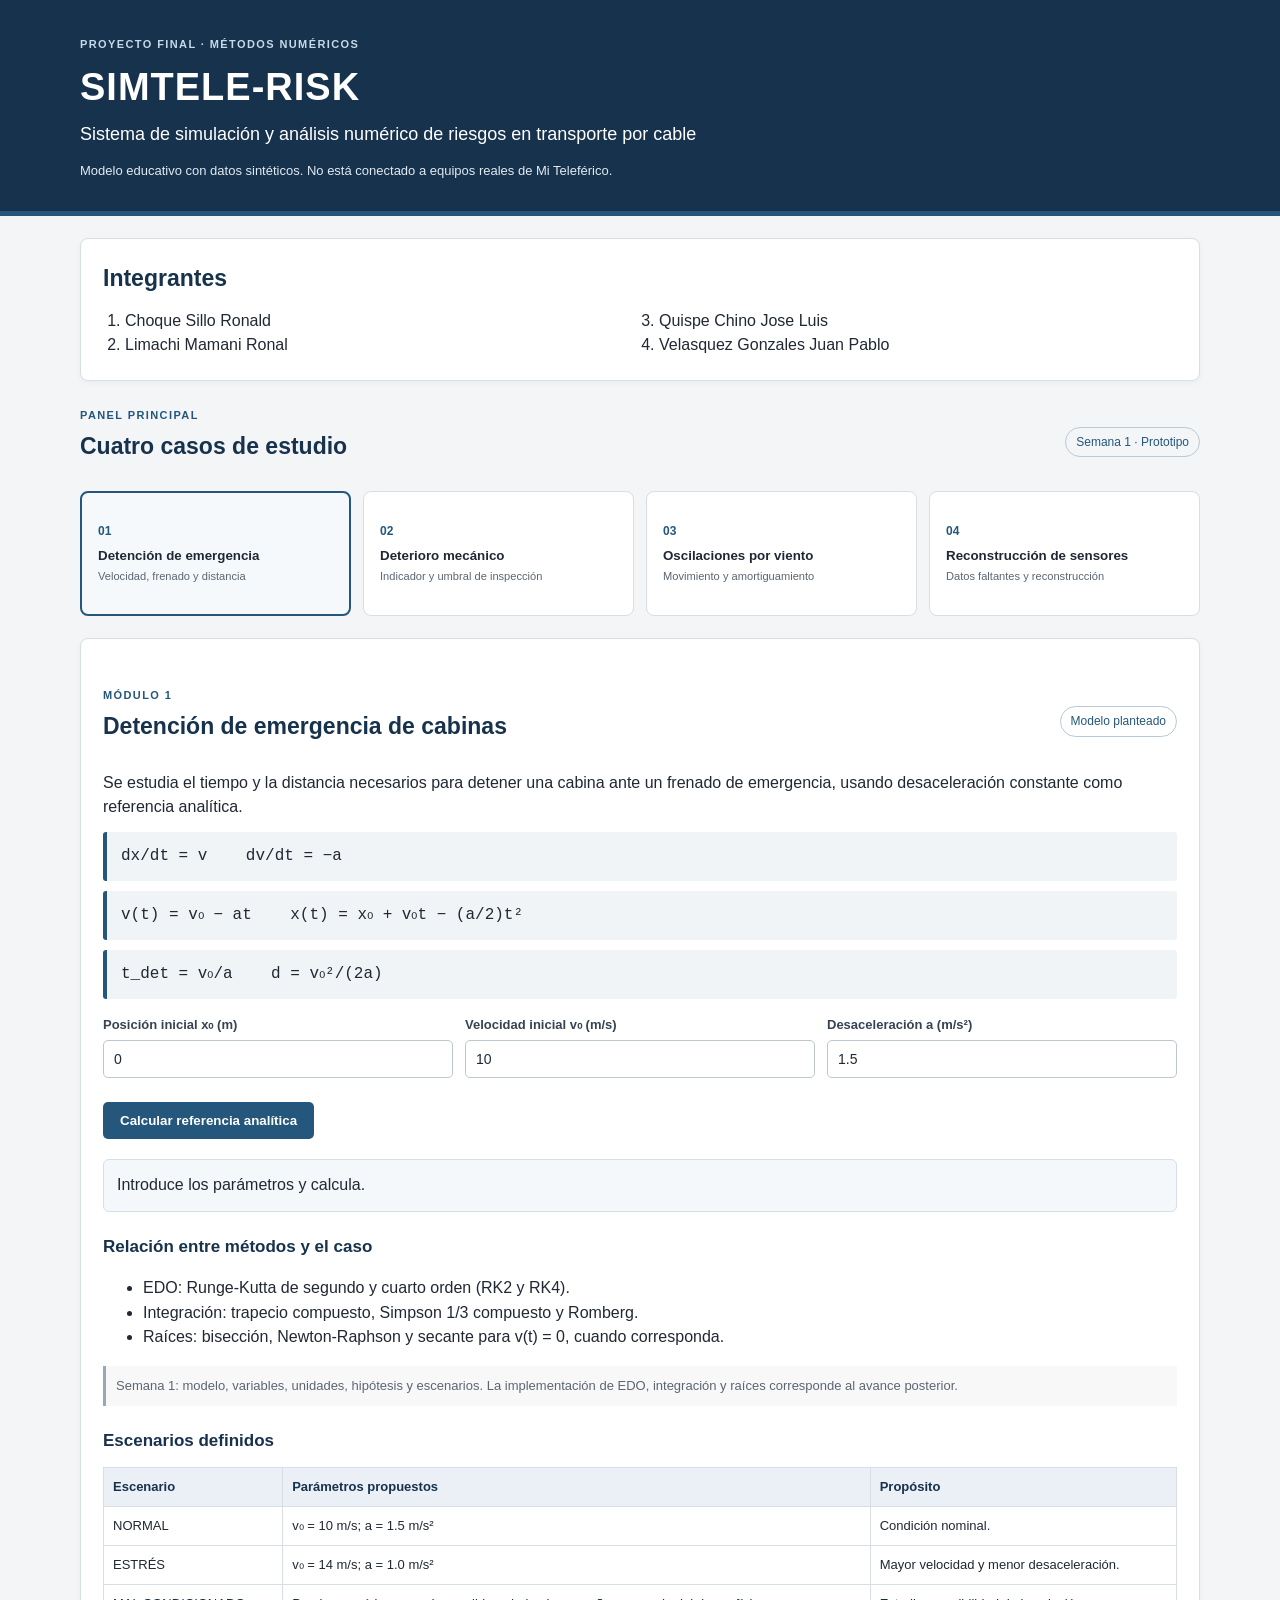
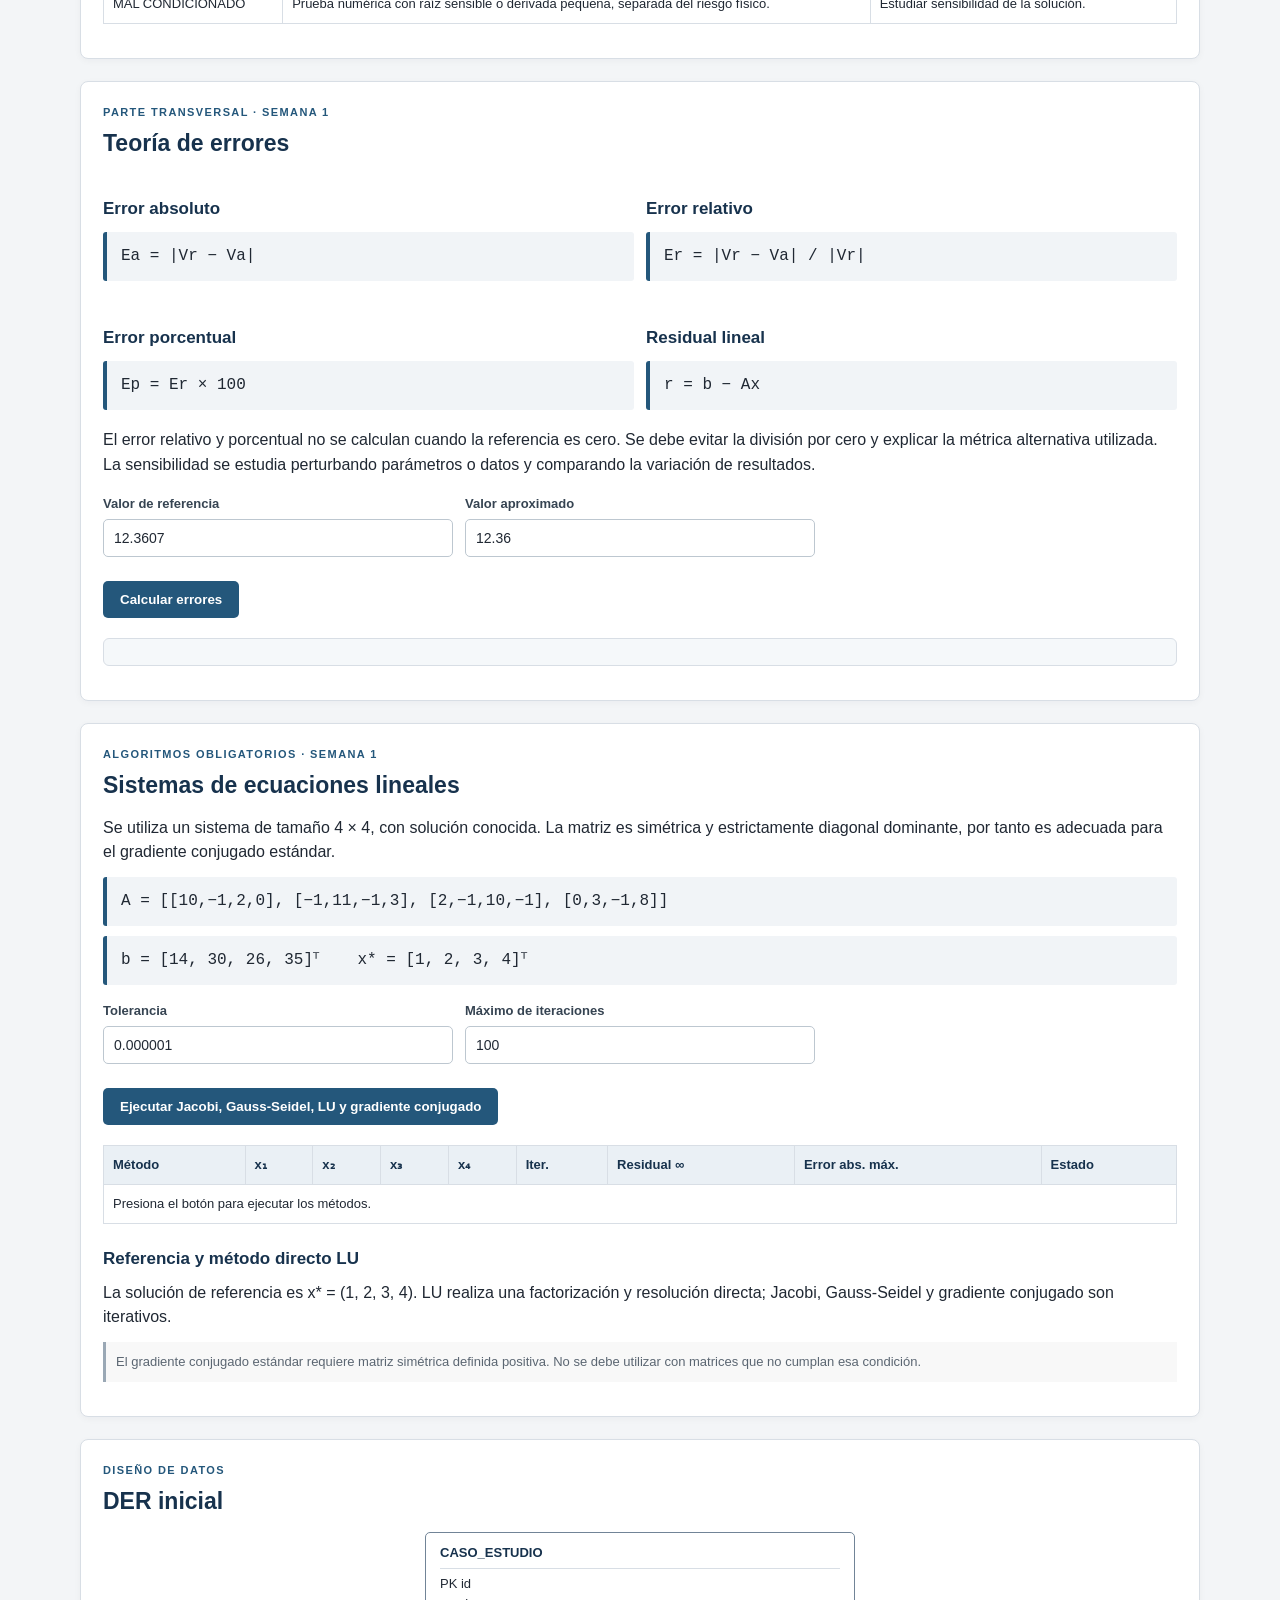
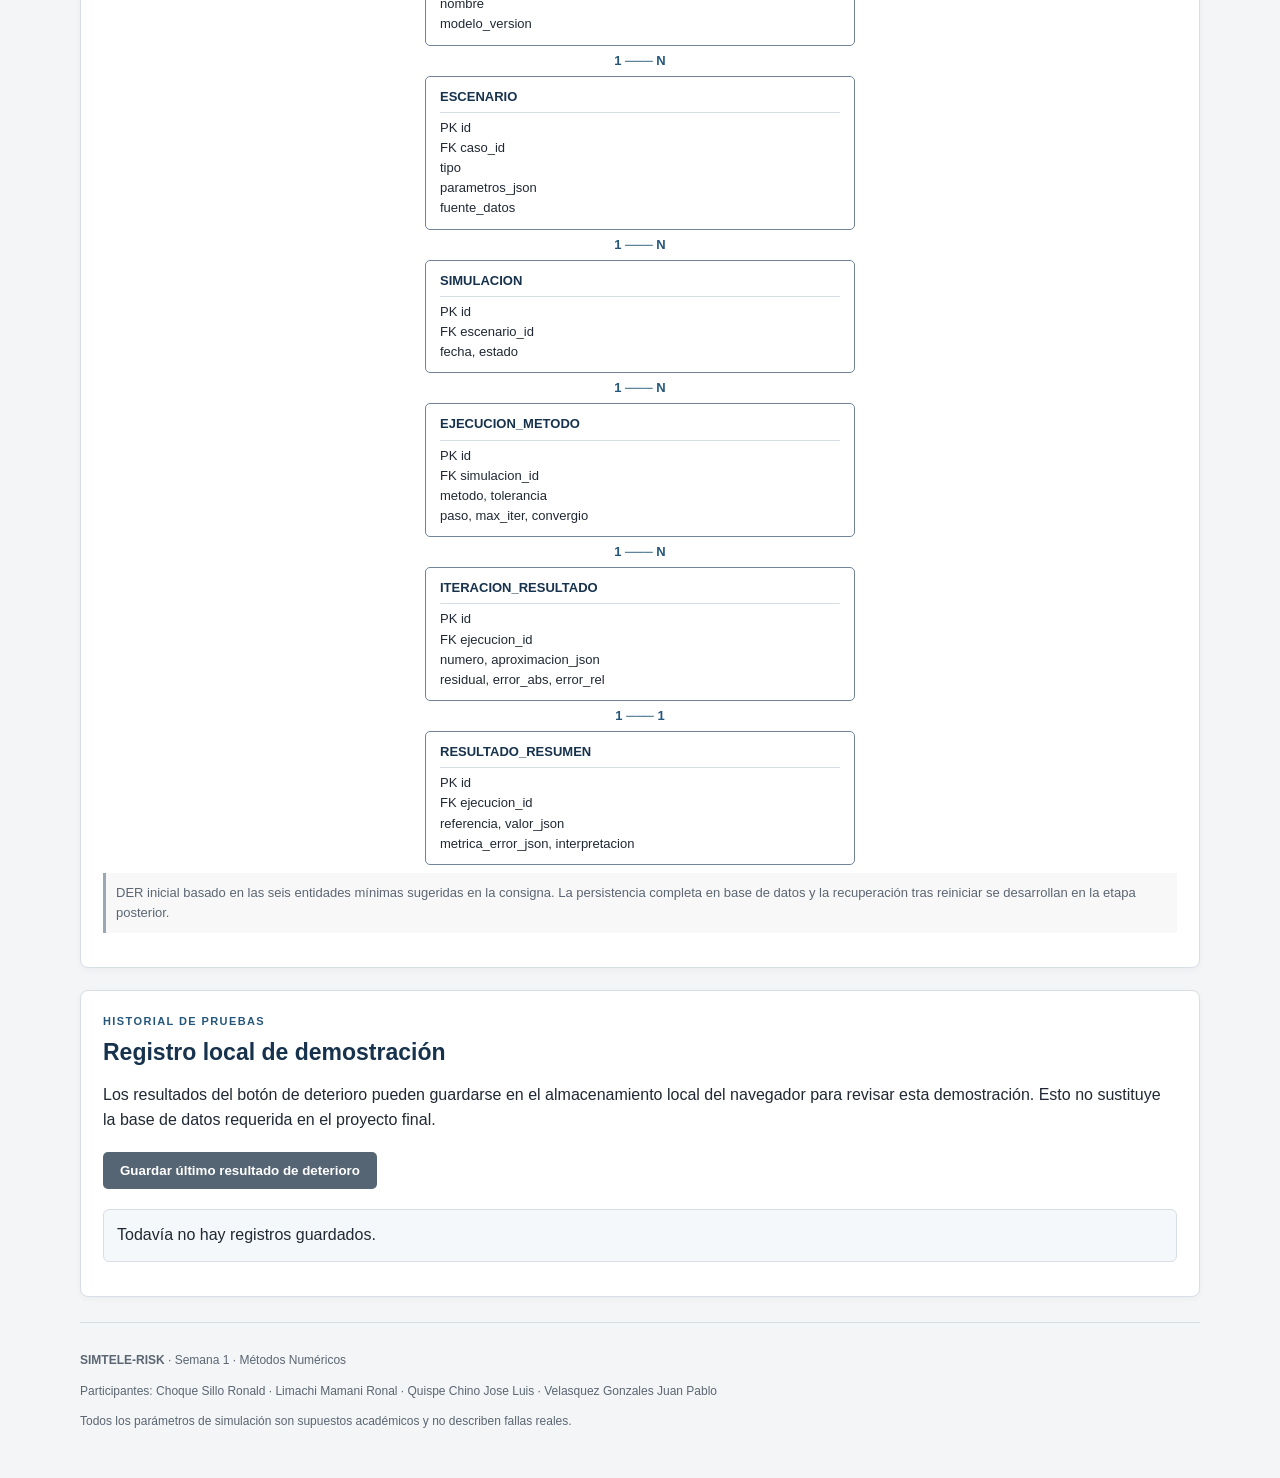
==== index.html @ 40f076e7 "project init" ====
<!DOCTYPE html>
<html lang="es">
<head>
  <meta charset="UTF-8">
  <meta name="viewport" content="width=device-width, initial-scale=1.0">
  <title>SIMTELE-RISK | Semana 1</title>
  <link rel="stylesheet" href="estilos.css">
</head>
<body>
  <header class="encabezado">
    <div class="contenedor">
      <p class="etiqueta">PROYECTO FINAL · MÉTODOS NUMÉRICOS</p>
      <h1>SIMTELE-RISK</h1>
      <p class="subtitulo">Sistema de simulación y análisis numérico de riesgos en transporte por cable</p>
      <p class="aviso">Modelo educativo con datos sintéticos. No está conectado a equipos reales de Mi Teleférico.</p>
    </div>
  </header>

  <main class="contenedor">
    <section class="panel">
      <h2>Integrantes</h2>
      <ol class="integrantes">
        <li>Choque Sillo Ronald</li>
        <li>Limachi Mamani Ronal</li>
        <li>Quispe Chino Jose Luis</li>
        <li>Velasquez Gonzales Juan Pablo</li>
      </ol>
    </section>

    <section>
      <div class="titulo-seccion">
        <div><p class="etiqueta">PANEL PRINCIPAL</p><h2>Cuatro casos de estudio</h2></div>
        <span class="estado">Semana 1 · Prototipo</span>
      </div>
      <div class="tarjetas">
        <button class="tarjeta activa" data-modulo="detencion"><span class="numero">01</span><strong>Detención de emergencia</strong><small>Velocidad, frenado y distancia</small></button>
        <button class="tarjeta" data-modulo="deterioro"><span class="numero">02</span><strong>Deterioro mecánico</strong><small>Indicador y umbral de inspección</small></button>
        <button class="tarjeta" data-modulo="oscilaciones"><span class="numero">03</span><strong>Oscilaciones por viento</strong><small>Movimiento y amortiguamiento</small></button>
        <button class="tarjeta" data-modulo="sensores"><span class="numero">04</span><strong>Reconstrucción de sensores</strong><small>Datos faltantes y reconstrucción</small></button>
      </div>
    </section>

    <section class="panel modulo" id="modulo-detencion">
      <div class="titulo-seccion"><div><p class="etiqueta">MÓDULO 1</p><h2>Detención de emergencia de cabinas</h2></div><span class="estado">Modelo planteado</span></div>
      <p>Se estudia el tiempo y la distancia necesarios para detener una cabina ante un frenado de emergencia, usando desaceleración constante como referencia analítica.</p>
      <div class="formula">dx/dt = v &nbsp;&nbsp; dv/dt = −a</div>
      <div class="formula">v(t) = v₀ − at &nbsp;&nbsp; x(t) = x₀ + v₀t − (a/2)t²</div>
      <div class="formula">t_det = v₀/a &nbsp;&nbsp; d = v₀²/(2a)</div>
      <div class="rejilla parametros">
        <label>Posición inicial x₀ (m)<input id="det-x0" type="number" value="0" step="any"></label>
        <label>Velocidad inicial v₀ (m/s)<input id="det-v0" type="number" value="10" min="0" step="any"></label>
        <label>Desaceleración a (m/s²)<input id="det-a" type="number" value="1.5" min="0.000001" step="any"></label>
      </div>
      <button class="boton" id="calcular-detencion">Calcular referencia analítica</button>
      <div class="resultado" id="resultado-detencion">Introduce los parámetros y calcula.</div>
      <h3>Relación entre métodos y el caso</h3>
      <ul><li>EDO: Runge-Kutta de segundo y cuarto orden (RK2 y RK4).</li><li>Integración: trapecio compuesto, Simpson 1/3 compuesto y Romberg.</li><li>Raíces: bisección, Newton-Raphson y secante para v(t) = 0, cuando corresponda.</li></ul>
      <p class="nota">Semana 1: modelo, variables, unidades, hipótesis y escenarios. La implementación de EDO, integración y raíces corresponde al avance posterior.</p>
      <h3>Escenarios definidos</h3>
      <div class="tabla-contenedor"><table><thead><tr><th>Escenario</th><th>Parámetros propuestos</th><th>Propósito</th></tr></thead><tbody>
        <tr><td>NORMAL</td><td>v₀ = 10 m/s; a = 1.5 m/s²</td><td>Condición nominal.</td></tr>
        <tr><td>ESTRÉS</td><td>v₀ = 14 m/s; a = 1.0 m/s²</td><td>Mayor velocidad y menor desaceleración.</td></tr>
        <tr><td>MAL CONDICIONADO</td><td>Prueba numérica con raíz sensible o derivada pequeña, separada del riesgo físico.</td><td>Estudiar sensibilidad de la solución.</td></tr>
      </tbody></table></div>
    </section>

    <section class="panel modulo oculto" id="modulo-deterioro">
      <div class="titulo-seccion"><div><p class="etiqueta">MÓDULO 2</p><h2>Deterioro mecánico y mantenimiento</h2></div><span class="estado">Tres escenarios ejecutables</span></div>
      <p>Se estima cuándo un indicador hipotético de deterioro alcanza un umbral de inspección.</p>
      <div class="formula">D(t) = D₀ + αt + βt²</div>
      <div class="formula">D(t) − D_umbral = 0</div>
      <label class="campo-ancho">Escenario
        <select id="escenario-deterioro">
          <option value="normal">NORMAL</option><option value="estres">ESTRÉS</option><option value="mal">MAL CONDICIONADO</option>
        </select>
      </label>
      <div class="rejilla parametros">
        <label>D₀ (índice)<input id="der-d0" type="number" step="any"></label>
        <label>α (índice/día)<input id="der-alpha" type="number" step="any"></label>
        <label>β (índice/día²)<input id="der-beta" type="number" step="any"></label>
        <label>Umbral (índice)<input id="der-umbral" type="number" step="any"></label>
      </div>
      <button class="boton" id="calcular-deterioro">Ejecutar escenario</button>
      <div class="resultado" id="resultado-deterioro">Selecciona un escenario.</div>
      <h3>Relación entre métodos y el caso</h3>
      <ul><li>Raíces: bisección, Newton-Raphson y secante para D(t) − D_umbral = 0.</li><li>Sistemas lineales: Jacobi, Gauss-Seidel, LU y gradiente conjugado para estimar coeficientes de calibración, si se construye ese ajuste.</li><li>Integración de la tasa de deterioro: opcional.</li></ul>
      <p class="nota">Los parámetros son sintéticos y sirven únicamente para la práctica académica.</p>
      <h3>Definición de escenarios de los otros módulos</h3>
      <p><strong>Módulo 1:</strong> NORMAL (v₀=10, a=1.5); ESTRÉS (v₀=14, a=1.0); MAL CONDICIONADO: experimento numérico de raíz con alta sensibilidad.</p>
      <p><strong>Módulo 3:</strong> NORMAL (m=1000, c=500, k=20000, F(t)=1000sen(2t)); ESTRÉS (mayor fuerza externa o menor amortiguamiento); MAL CONDICIONADO: parámetros perturbados que demuestren sensibilidad numérica.</p>
      <p><strong>Módulo 4:</strong> NORMAL (y=sen(t), nodos regulares); ESTRÉS (datos con ruido); MAL CONDICIONADO (nodos desfavorables o muy próximos que amplifiquen perturbaciones).</p>
    </section>

    <section class="panel modulo oculto" id="modulo-oscilaciones">
      <div class="titulo-seccion"><div><p class="etiqueta">MÓDULO 3</p><h2>Oscilaciones por viento</h2></div><span class="estado">Modelo planteado</span></div>
      <p>Se estudia el desplazamiento de una cabina idealizada sometida a una fuerza externa y a un amortiguamiento.</p>
      <div class="formula">x′ = v &nbsp;&nbsp; v′ = [F(t) − cv − kx]/m</div>
      <div class="rejilla parametros">
        <label>Masa m (kg)<input type="number" value="1000" disabled></label>
        <label>Amortiguamiento c (N·s/m)<input type="number" value="500" disabled></label>
        <label>Rigidez k (N/m)<input type="number" value="20000" disabled></label>
        <label>Fuerza F(t)<input type="text" value="1000 sen(2t) N" disabled></label>
        <label>Posición inicial x₀ (m)<input type="number" value="0.05" disabled></label>
        <label>Velocidad inicial v₀ (m/s)<input type="number" value="0" disabled></label>
      </div>
      <h3>Relación entre métodos y el caso</h3>
      <ul><li>EDO: RK2 y RK4.</li><li>Integración de |x(t)| o x(t)²: trapecio, Simpson y Romberg.</li><li>Sistemas lineales auxiliares para calibración, si corresponde.</li></ul>
      <h3>Escenarios definidos</h3>
      <div class="tabla-contenedor"><table><thead><tr><th>Escenario</th><th>Definición</th></tr></thead><tbody><tr><td>NORMAL</td><td>m=1000 kg, c=500 N·s/m, k=20000 N/m, F(t)=1000 sen(2t) N.</td></tr><tr><td>ESTRÉS</td><td>Mayor fuerza externa o menor amortiguamiento, manteniendo unidades.</td></tr><tr><td>MAL CONDICIONADO</td><td>Subexperimento numérico con parámetros cuya perturbación cambie significativamente el resultado.</td></tr></tbody></table></div>
      <p class="nota">Los valores se declaran como supuestos sintéticos; no representan especificaciones reales de una cabina.</p>
    </section>

    <section class="panel modulo oculto" id="modulo-sensores">
      <div class="titulo-seccion"><div><p class="etiqueta">MÓDULO 4</p><h2>Reconstrucción de señales de sensores</h2></div><span class="estado">Modelo planteado</span></div>
      <p>Se reconstruyen datos faltantes a partir de una función sintética conocida y se mide la diferencia entre los valores reconstruidos y los valores de referencia ocultados.</p>
      <div class="formula">y(t) = sen(t)</div>
      <p><strong>Intervalo:</strong> [0, 2]. <strong>Nodos:</strong> 0; 0.5; 1; 1.5; 2.</p>
      <p><strong>Puntos de prueba ocultados:</strong> 0.25; 0.75; 1.25; 1.75.</p>
      <div class="tabla-contenedor"><table><thead><tr><th>t</th><th>Referencia sen(t)</th><th>Uso</th></tr></thead><tbody id="tabla-sensores"></tbody></table></div>
      <h3>Relación entre métodos y el caso</h3>
      <ul><li>Interpolación de Lagrange.</li><li>Newton por diferencias divididas.</li><li>Splines cúbicos.</li><li>Sistemas lineales auxiliares para construir splines, cuando corresponda.</li></ul>
      <h3>Escenarios definidos</h3>
      <ul><li><strong>NORMAL:</strong> nodos regulares y datos sintéticos sin ruido.</li><li><strong>ESTRÉS:</strong> datos con perturbaciones o ruido mayor.</li><li><strong>MAL CONDICIONADO:</strong> nodos desfavorables o cercanos que generen alta sensibilidad de la interpolación.</li></ul>
      <p class="nota">Los métodos de interpolación se implementarán en la etapa correspondiente del cronograma.</p>
    </section>

    <section class="panel">
      <p class="etiqueta">PARTE TRANSVERSAL · SEMANA 1</p>
      <h2>Teoría de errores</h2>
      <div class="rejilla dos">
        <div><h3>Error absoluto</h3><div class="formula">Ea = |Vr − Va|</div></div>
        <div><h3>Error relativo</h3><div class="formula">Er = |Vr − Va| / |Vr|</div></div>
        <div><h3>Error porcentual</h3><div class="formula">Ep = Er × 100</div></div>
        <div><h3>Residual lineal</h3><div class="formula">r = b − Ax</div></div>
      </div>
      <p>El error relativo y porcentual no se calculan cuando la referencia es cero. Se debe evitar la división por cero y explicar la métrica alternativa utilizada. La sensibilidad se estudia perturbando parámetros o datos y comparando la variación de resultados.</p>
      <div class="rejilla parametros">
        <label>Valor de referencia<input id="error-ref" type="number" value="12.3607" step="any"></label>
        <label>Valor aproximado<input id="error-aprox" type="number" value="12.36" step="any"></label>
      </div>
      <button class="boton" id="calcular-error">Calcular errores</button>
      <div class="resultado" id="resultado-error"></div>
    </section>

    <section class="panel">
      <p class="etiqueta">ALGORITMOS OBLIGATORIOS · SEMANA 1</p>
      <h2>Sistemas de ecuaciones lineales</h2>
      <p>Se utiliza un sistema de tamaño 4 × 4, con solución conocida. La matriz es simétrica y estrictamente diagonal dominante, por tanto es adecuada para el gradiente conjugado estándar.</p>
      <div class="formula">A = [[10,−1,2,0], [−1,11,−1,3], [2,−1,10,−1], [0,3,−1,8]]</div>
      <div class="formula">b = [14, 30, 26, 35]ᵀ &nbsp;&nbsp; x* = [1, 2, 3, 4]ᵀ</div>
      <div class="rejilla parametros">
        <label>Tolerancia<input id="tolerancia" type="number" value="0.000001" min="0.0000000001" step="any"></label>
        <label>Máximo de iteraciones<input id="max-iter" type="number" value="100" min="1" step="1"></label>
      </div>
      <button class="boton" id="resolver-sistemas">Ejecutar Jacobi, Gauss-Seidel, LU y gradiente conjugado</button>
      <div class="tabla-contenedor">
        <table><thead><tr><th>Método</th><th>x₁</th><th>x₂</th><th>x₃</th><th>x₄</th><th>Iter.</th><th>Residual ∞</th><th>Error abs. máx.</th><th>Estado</th></tr></thead><tbody id="tabla-sistemas"><tr><td colspan="9">Presiona el botón para ejecutar los métodos.</td></tr></tbody></table>
      </div>
      <h3>Referencia y método directo LU</h3>
      <p>La solución de referencia es x* = (1, 2, 3, 4). LU realiza una factorización y resolución directa; Jacobi, Gauss-Seidel y gradiente conjugado son iterativos.</p>
      <p class="nota">El gradiente conjugado estándar requiere matriz simétrica definida positiva. No se debe utilizar con matrices que no cumplan esa condición.</p>
    </section>

    <section class="panel">
      <p class="etiqueta">DISEÑO DE DATOS</p>
      <h2>DER inicial</h2>
      <div class="der">
        <div class="entidad"><strong>CASO_ESTUDIO</strong><span>PK id</span><span>nombre</span><span>modelo_version</span></div>
        <div class="flecha">1 ─── N</div>
        <div class="entidad"><strong>ESCENARIO</strong><span>PK id</span><span>FK caso_id</span><span>tipo</span><span>parametros_json</span><span>fuente_datos</span></div>
        <div class="flecha">1 ─── N</div>
        <div class="entidad"><strong>SIMULACION</strong><span>PK id</span><span>FK escenario_id</span><span>fecha, estado</span></div>
        <div class="flecha">1 ─── N</div>
        <div class="entidad"><strong>EJECUCION_METODO</strong><span>PK id</span><span>FK simulacion_id</span><span>metodo, tolerancia</span><span>paso, max_iter, convergio</span></div>
        <div class="flecha">1 ─── N</div>
        <div class="entidad"><strong>ITERACION_RESULTADO</strong><span>PK id</span><span>FK ejecucion_id</span><span>numero, aproximacion_json</span><span>residual, error_abs, error_rel</span></div>
        <div class="flecha">1 ─── 1</div>
        <div class="entidad"><strong>RESULTADO_RESUMEN</strong><span>PK id</span><span>FK ejecucion_id</span><span>referencia, valor_json</span><span>metrica_error_json, interpretacion</span></div>
      </div>
      <p class="nota">DER inicial basado en las seis entidades mínimas sugeridas en la consigna. La persistencia completa en base de datos y la recuperación tras reiniciar se desarrollan en la etapa posterior.</p>
    </section>

    <section class="panel">
      <p class="etiqueta">HISTORIAL DE PRUEBAS</p>
      <h2>Registro local de demostración</h2>
      <p>Los resultados del botón de deterioro pueden guardarse en el almacenamiento local del navegador para revisar esta demostración. Esto no sustituye la base de datos requerida en el proyecto final.</p>
      <button class="boton secundario" id="guardar-historial">Guardar último resultado de deterioro</button>
      <div id="historial" class="resultado">Todavía no hay registros guardados.</div>
    </section>

    <footer>
      <p><strong>SIMTELE-RISK</strong> · Semana 1 · Métodos Numéricos</p>
      <p>Participantes: Choque Sillo Ronald · Limachi Mamani Ronal · Quispe Chino Jose Luis · Velasquez Gonzales Juan Pablo</p>
      <p>Todos los parámetros de simulación son supuestos académicos y no describen fallas reales.</p>
    </footer>
  </main>
  <script src="principal.js"></script>
</body>
</html>
---- estilos.css ----
*{box-sizing:border-box}
:root{--azul:#17324d;--azul2:#24577b;--fondo:#f3f5f7;--borde:#d8dee5;--texto:#202833;--gris:#5b6672;--verde:#24734a}
body{margin:0;background:var(--fondo);color:var(--texto);font-family:Arial,Helvetica,sans-serif;font-size:16px;line-height:1.55}
.contenedor{width:min(1120px,92%);margin:0 auto}
.encabezado{background:var(--azul);color:#fff;padding:36px 0 30px;border-bottom:5px solid var(--azul2)}
.encabezado h1{font-size:38px;letter-spacing:1px;margin:4px 0}
.subtitulo{font-size:18px;margin:0 0 12px}
.aviso{font-size:13px;color:#e2eaf0;margin:0}
.etiqueta{font-size:11px;letter-spacing:1.4px;font-weight:bold;color:var(--azul2);margin:0 0 5px}
.encabezado .etiqueta{color:#c5d9e8}
h2{font-size:23px;margin:0 0 12px;color:var(--azul)}
h3{font-size:17px;margin:22px 0 8px;color:var(--azul)}
p{margin:8px 0 12px}
.panel{background:#fff;border:1px solid var(--borde);border-radius:8px;padding:22px;margin:22px 0;box-shadow:0 2px 7px rgba(20,35,50,.04)}
.integrantes{margin:6px 0 0;padding-left:22px;columns:2}
.titulo-seccion{display:flex;justify-content:space-between;align-items:center;gap:12px;margin:26px 0 14px}
.estado{font-size:12px;border:1px solid #b8c8d5;color:var(--azul2);border-radius:20px;padding:5px 10px;white-space:nowrap}
.tarjetas{display:grid;grid-template-columns:repeat(4,1fr);gap:12px}
.tarjeta{background:#fff;border:1px solid var(--borde);border-radius:8px;padding:16px;text-align:left;cursor:pointer;color:var(--texto);min-height:125px}
.tarjeta:hover,.tarjeta.activa{border:2px solid var(--azul2);background:#f5f9fc}
.tarjeta strong,.tarjeta small{display:block}
.tarjeta small{color:var(--gris);margin-top:7px}
.numero{font-size:12px;color:var(--azul2);font-weight:bold;display:block;margin-bottom:10px}
.modulo{scroll-margin-top:16px}
.oculto{display:none}
.formula{background:#f1f4f7;border-left:4px solid var(--azul2);padding:12px 14px;margin:10px 0;border-radius:3px;font-family:Consolas,monospace;overflow-x:auto}
.rejilla{display:grid;gap:12px}
.rejilla.dos{grid-template-columns:repeat(2,1fr)}
.parametros{grid-template-columns:repeat(3,1fr);margin:16px 0}
label{display:block;font-size:13px;font-weight:bold;color:#364452}
input,select{display:block;width:100%;margin-top:5px;padding:10px;border:1px solid #bdc7d0;border-radius:5px;font:14px Arial;background:#fff;color:var(--texto)}
input:disabled{background:#f1f3f5;color:#555}
.campo-ancho{max-width:340px;margin-top:12px}
.boton{background:var(--azul2);color:#fff;border:0;padding:11px 17px;border-radius:5px;font-weight:bold;cursor:pointer;margin:8px 0}
.boton:hover{background:var(--azul)}
.boton.secundario{background:#566574}
.resultado{padding:13px;background:#f5f8fa;border:1px solid var(--borde);border-radius:6px;margin:12px 0;overflow-wrap:anywhere}
.nota{font-size:13px;color:var(--gris);background:#f8f8f8;padding:10px;border-left:3px solid #9aa8b5}
.tabla-contenedor{overflow-x:auto;margin:12px 0}
table{border-collapse:collapse;width:100%;font-size:13px;background:#fff}
th,td{border:1px solid var(--borde);padding:9px;text-align:left;vertical-align:top}
th{background:#eaf0f5;color:var(--azul)}
.der{display:flex;flex-direction:column;align-items:center;gap:5px}
.entidad{border:1px solid #718497;border-radius:5px;width:min(430px,100%);background:#fff;display:flex;flex-direction:column;padding:10px 14px;font-size:13px}
.entidad strong{color:var(--azul);border-bottom:1px solid var(--borde);padding-bottom:5px;margin-bottom:5px}
.flecha{font-weight:bold;color:var(--azul2);font-size:13px}
footer{padding:20px 0 35px;color:var(--gris);font-size:12px;border-top:1px solid var(--borde);margin-top:25px}
@media(max-width:800px){.tarjetas{grid-template-columns:repeat(2,1fr)}.parametros{grid-template-columns:repeat(2,1fr)}}
@media(max-width:520px){.tarjetas,.parametros,.rejilla.dos{grid-template-columns:1fr}.integrantes{columns:1}.titulo-seccion{align-items:flex-start;flex-direction:column}.encabezado h1{font-size:31px}}
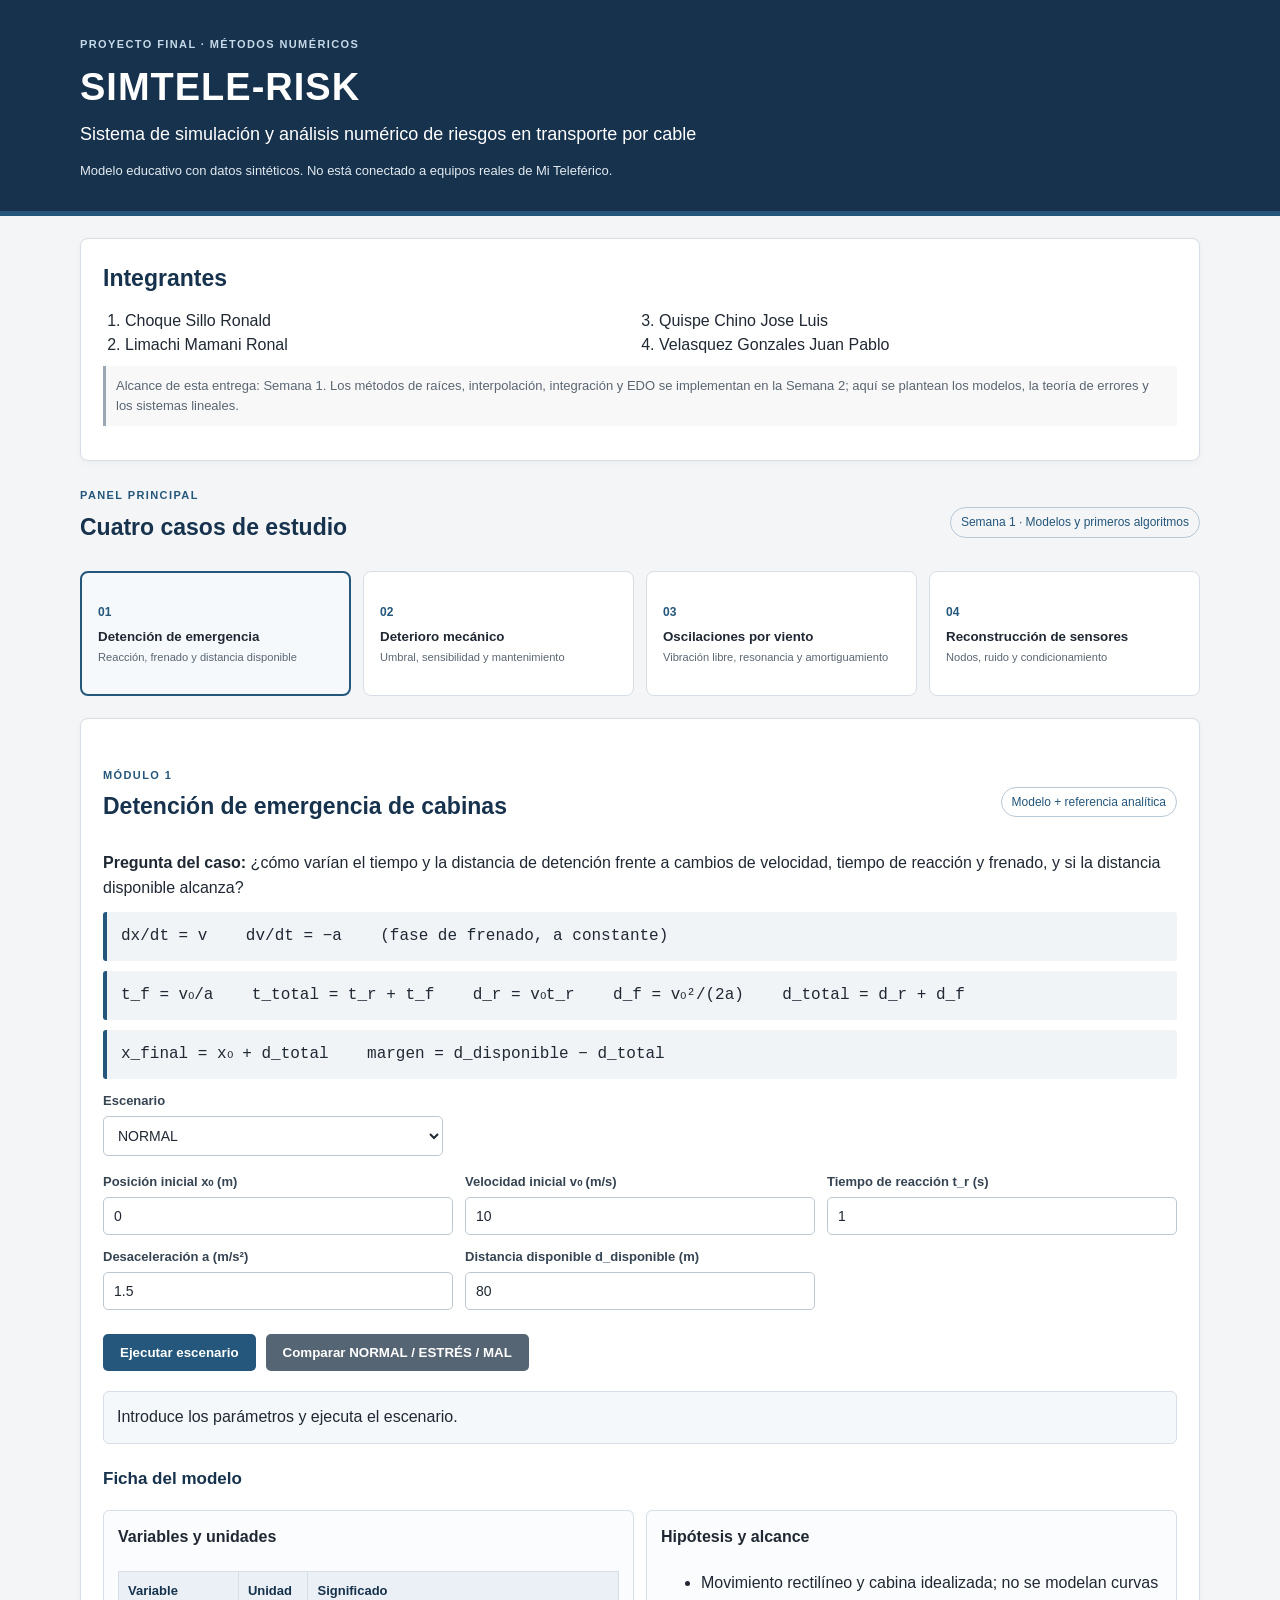
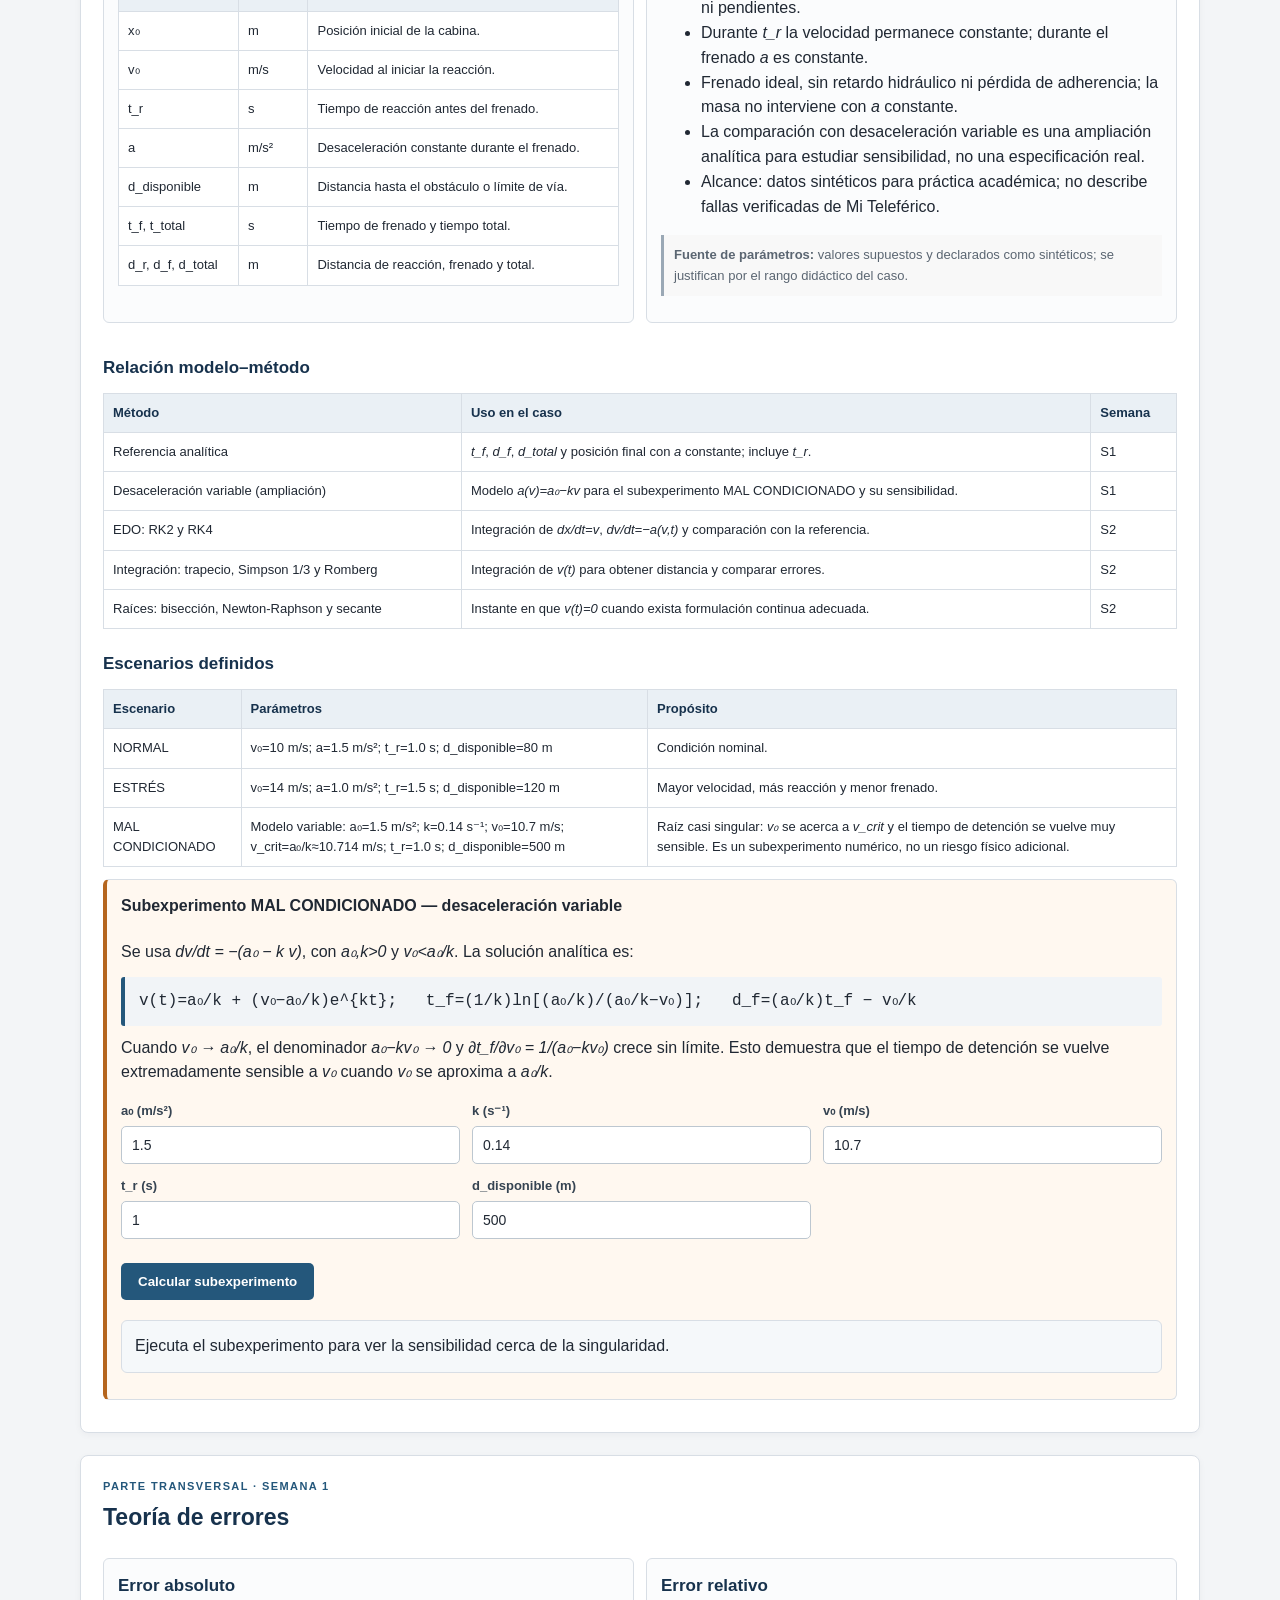
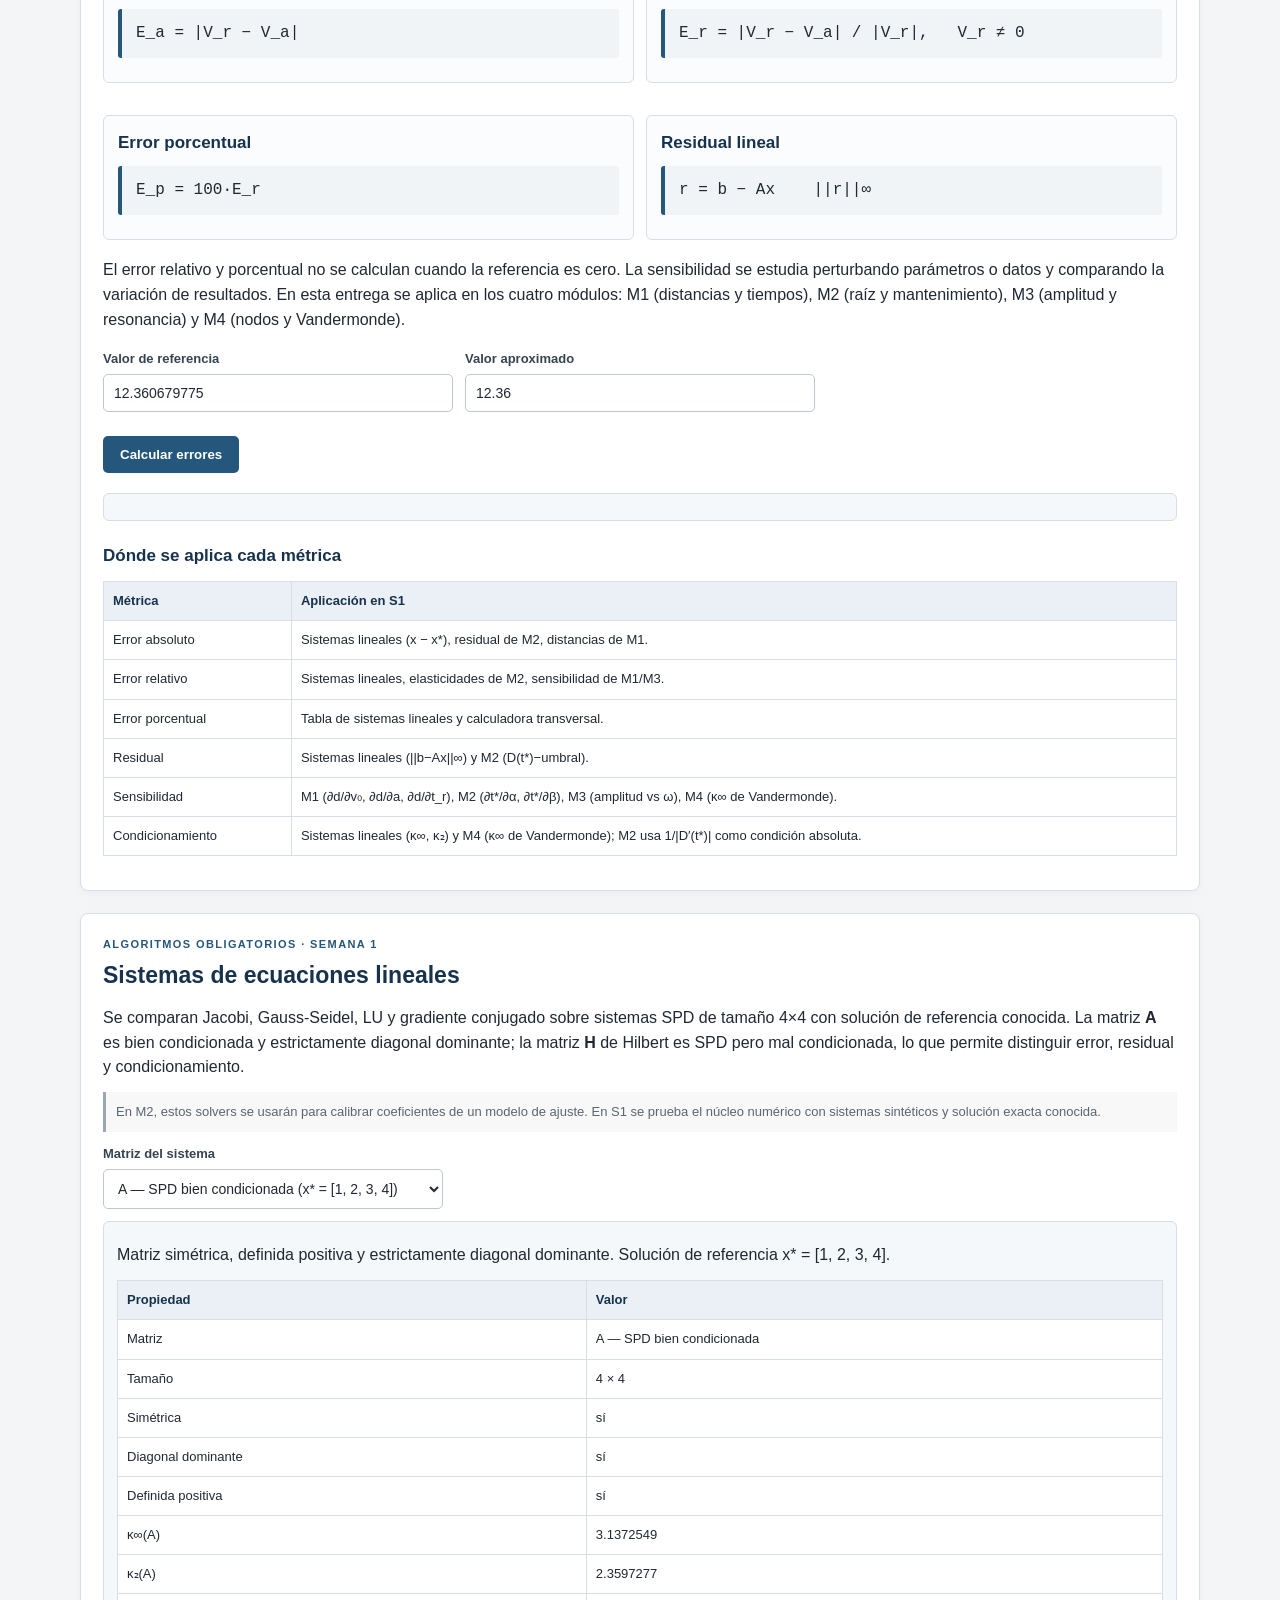
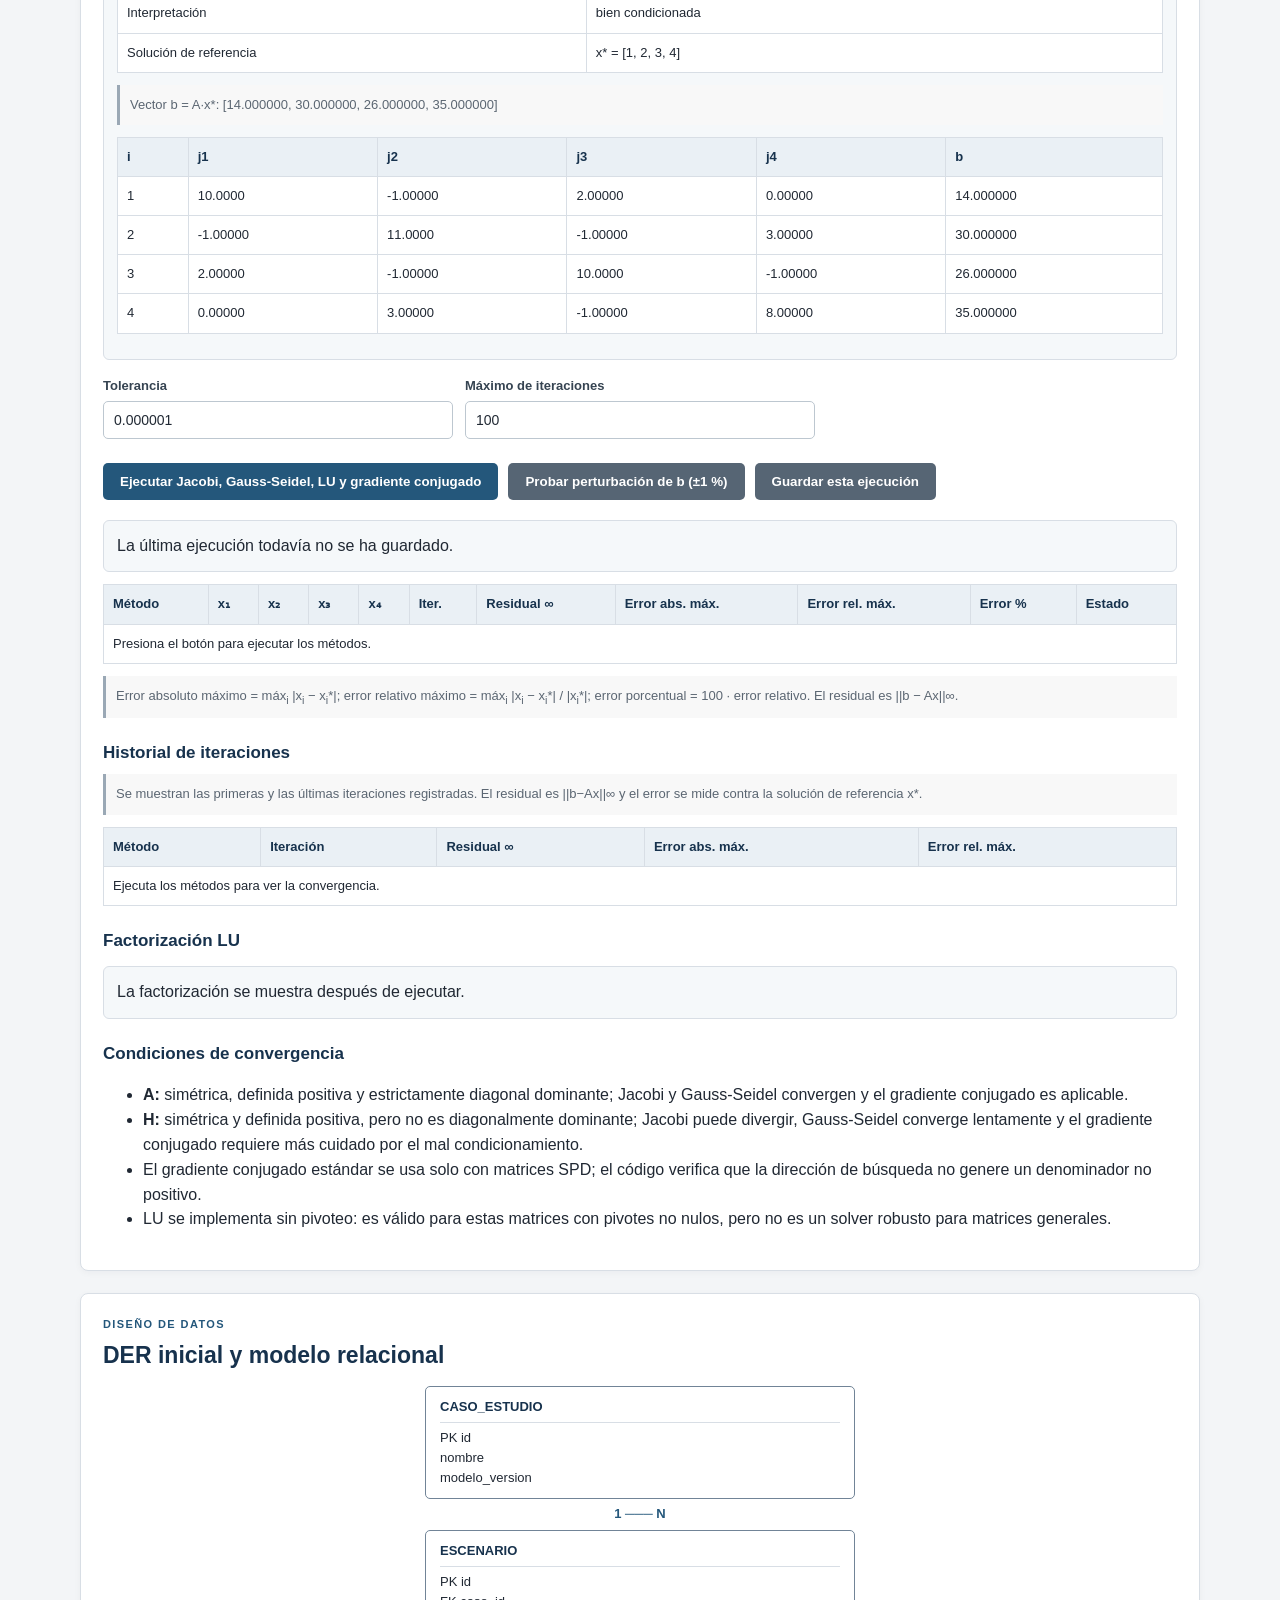
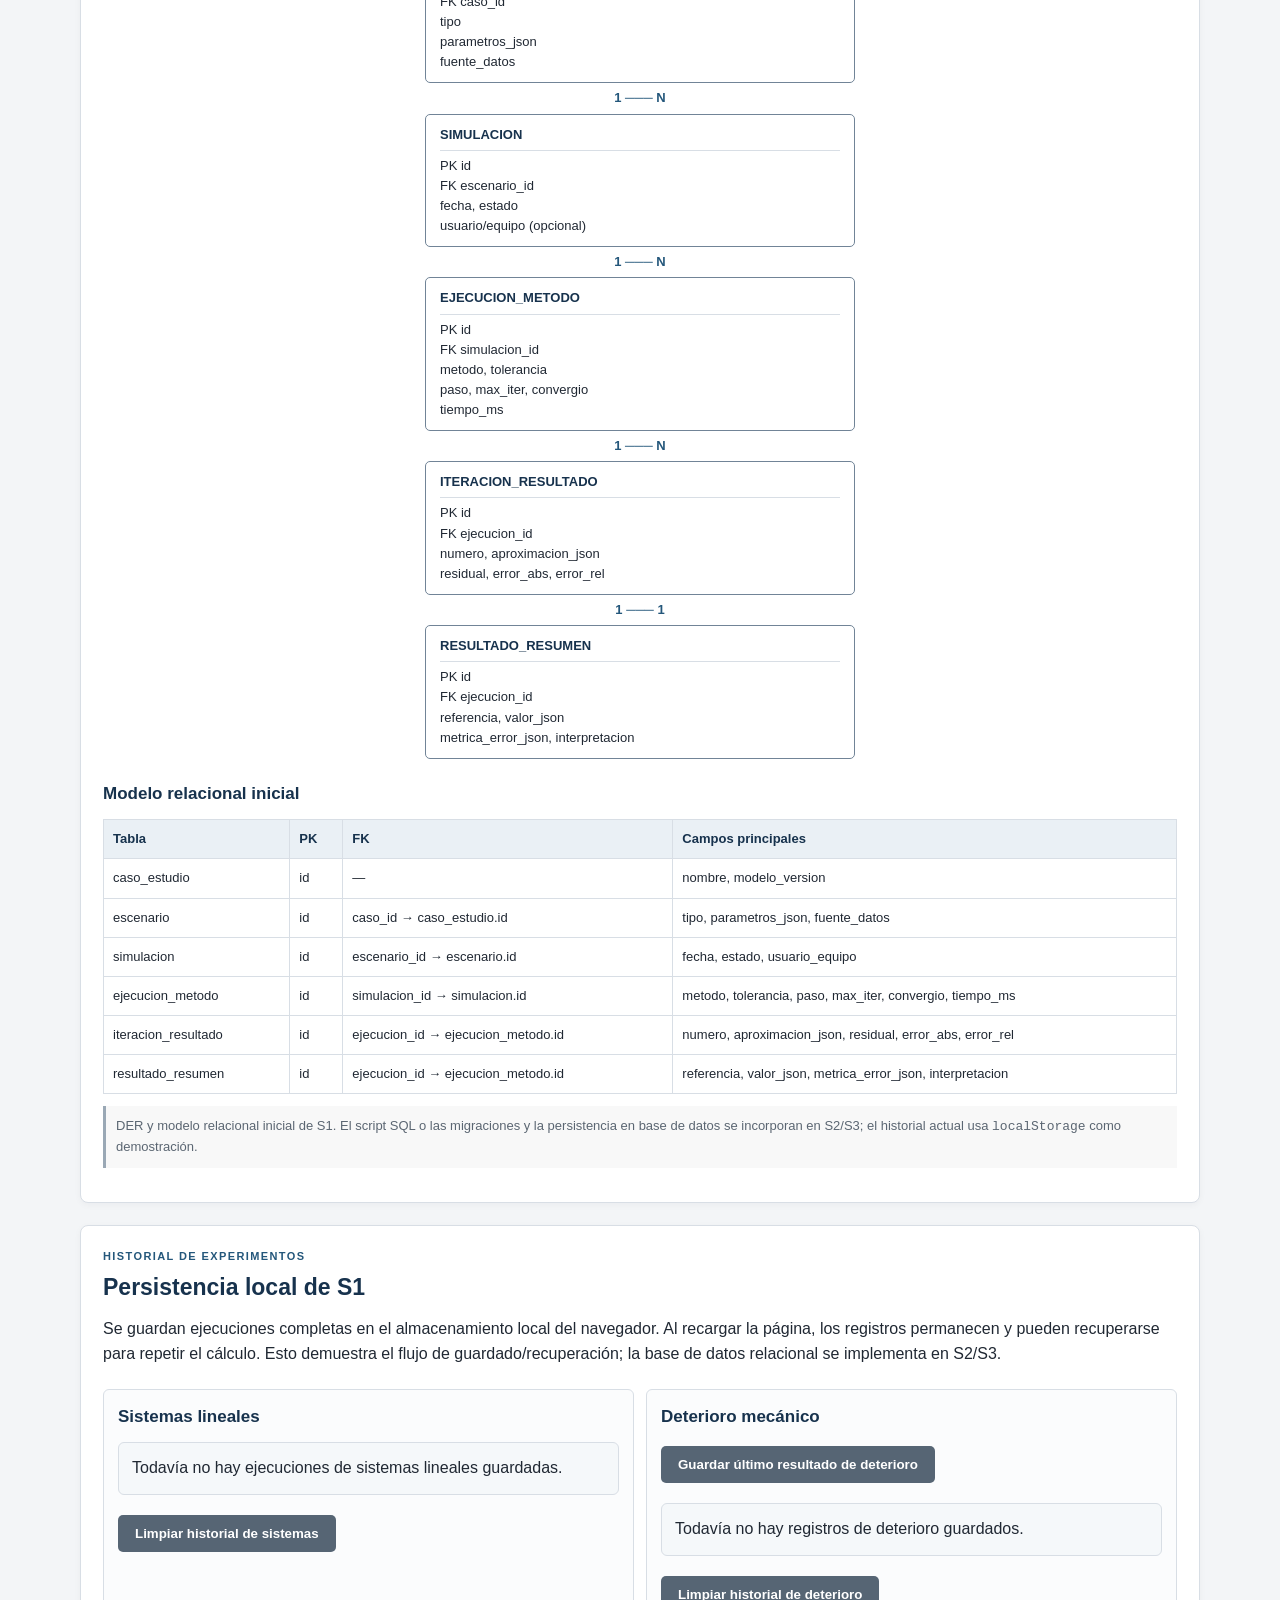
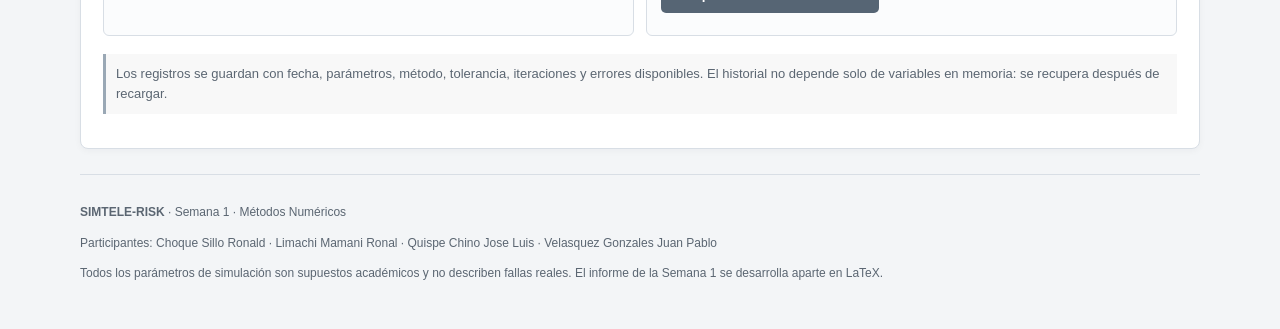
==== commit c74fe9a6: "fix:" ====
--- a/index.html
+++ b/index.html
@@ -17,7 +17,7 @@
   </header>
 
   <main class="contenedor">
-    <section class="panel">
+    <section class="panel" id="inicio">
       <h2>Integrantes</h2>
       <ol class="integrantes">
         <li>Choque Sillo Ronald</li>
@@ -25,173 +25,532 @@
         <li>Quispe Chino Jose Luis</li>
         <li>Velasquez Gonzales Juan Pablo</li>
       </ol>
+      <p class="nota">Alcance de esta entrega: Semana 1. Los métodos de raíces, interpolación, integración y EDO se implementan en la Semana 2; aquí se plantean los modelos, la teoría de errores y los sistemas lineales.</p>
     </section>
 
     <section>
       <div class="titulo-seccion">
         <div><p class="etiqueta">PANEL PRINCIPAL</p><h2>Cuatro casos de estudio</h2></div>
-        <span class="estado">Semana 1 · Prototipo</span>
+        <span class="estado">Semana 1 · Modelos y primeros algoritmos</span>
       </div>
       <div class="tarjetas">
-        <button class="tarjeta activa" data-modulo="detencion"><span class="numero">01</span><strong>Detención de emergencia</strong><small>Velocidad, frenado y distancia</small></button>
-        <button class="tarjeta" data-modulo="deterioro"><span class="numero">02</span><strong>Deterioro mecánico</strong><small>Indicador y umbral de inspección</small></button>
-        <button class="tarjeta" data-modulo="oscilaciones"><span class="numero">03</span><strong>Oscilaciones por viento</strong><small>Movimiento y amortiguamiento</small></button>
-        <button class="tarjeta" data-modulo="sensores"><span class="numero">04</span><strong>Reconstrucción de sensores</strong><small>Datos faltantes y reconstrucción</small></button>
-      </div>
-    </section>
-
+        <button class="tarjeta activa" data-modulo="detencion"><span class="numero">01</span><strong>Detención de emergencia</strong><small>Reacción, frenado y distancia disponible</small></button>
+        <button class="tarjeta" data-modulo="deterioro"><span class="numero">02</span><strong>Deterioro mecánico</strong><small>Umbral, sensibilidad y mantenimiento</small></button>
+        <button class="tarjeta" data-modulo="oscilaciones"><span class="numero">03</span><strong>Oscilaciones por viento</strong><small>Vibración libre, resonancia y amortiguamiento</small></button>
+        <button class="tarjeta" data-modulo="sensores"><span class="numero">04</span><strong>Reconstrucción de sensores</strong><small>Nodos, ruido y condicionamiento</small></button>
+      </div>
+    </section>
+
+    <!-- ============================ MÓDULO 1 ============================ -->
     <section class="panel modulo" id="modulo-detencion">
-      <div class="titulo-seccion"><div><p class="etiqueta">MÓDULO 1</p><h2>Detención de emergencia de cabinas</h2></div><span class="estado">Modelo planteado</span></div>
-      <p>Se estudia el tiempo y la distancia necesarios para detener una cabina ante un frenado de emergencia, usando desaceleración constante como referencia analítica.</p>
-      <div class="formula">dx/dt = v &nbsp;&nbsp; dv/dt = −a</div>
-      <div class="formula">v(t) = v₀ − at &nbsp;&nbsp; x(t) = x₀ + v₀t − (a/2)t²</div>
-      <div class="formula">t_det = v₀/a &nbsp;&nbsp; d = v₀²/(2a)</div>
+      <div class="titulo-seccion"><div><p class="etiqueta">MÓDULO 1</p><h2>Detención de emergencia de cabinas</h2></div><span class="estado">Modelo + referencia analítica</span></div>
+      <p><strong>Pregunta del caso:</strong> ¿cómo varían el tiempo y la distancia de detención frente a cambios de velocidad, tiempo de reacción y frenado, y si la distancia disponible alcanza?</p>
+
+      <div class="formula">dx/dt = v &nbsp;&nbsp; dv/dt = −a &nbsp;&nbsp; (fase de frenado, a constante)</div>
+      <div class="formula">t_f = v₀/a &nbsp;&nbsp; t_total = t_r + t_f &nbsp;&nbsp; d_r = v₀t_r &nbsp;&nbsp; d_f = v₀²/(2a) &nbsp;&nbsp; d_total = d_r + d_f</div>
+      <div class="formula">x_final = x₀ + d_total &nbsp;&nbsp; margen = d_disponible − d_total</div>
+
+      <label class="campo-ancho">Escenario
+        <select id="escenario-detencion">
+          <option value="normal">NORMAL</option>
+          <option value="estres">ESTRÉS</option>
+          <option value="personalizado">PERSONALIZADO</option>
+        </select>
+      </label>
       <div class="rejilla parametros">
         <label>Posición inicial x₀ (m)<input id="det-x0" type="number" value="0" step="any"></label>
         <label>Velocidad inicial v₀ (m/s)<input id="det-v0" type="number" value="10" min="0" step="any"></label>
+        <label>Tiempo de reacción t_r (s)<input id="det-tr" type="number" value="1" min="0" step="any"></label>
         <label>Desaceleración a (m/s²)<input id="det-a" type="number" value="1.5" min="0.000001" step="any"></label>
-      </div>
-      <button class="boton" id="calcular-detencion">Calcular referencia analítica</button>
-      <div class="resultado" id="resultado-detencion">Introduce los parámetros y calcula.</div>
-      <h3>Relación entre métodos y el caso</h3>
-      <ul><li>EDO: Runge-Kutta de segundo y cuarto orden (RK2 y RK4).</li><li>Integración: trapecio compuesto, Simpson 1/3 compuesto y Romberg.</li><li>Raíces: bisección, Newton-Raphson y secante para v(t) = 0, cuando corresponda.</li></ul>
-      <p class="nota">Semana 1: modelo, variables, unidades, hipótesis y escenarios. La implementación de EDO, integración y raíces corresponde al avance posterior.</p>
+        <label>Distancia disponible d_disponible (m)<input id="det-disponible" type="number" value="80" min="0.000001" step="any"></label>
+      </div>
+      <div class="acciones">
+        <button class="boton" id="calcular-detencion">Ejecutar escenario</button>
+        <button class="boton secundario" id="comparar-detencion">Comparar NORMAL / ESTRÉS / MAL</button>
+      </div>
+      <div class="resultado" id="resultado-detencion">Introduce los parámetros y ejecuta el escenario.</div>
+      <div id="comparacion-detencion"></div>
+
+      <h3>Ficha del modelo</h3>
+      <div class="rejilla dos">
+        <div class="panel-interno">
+          <h4>Variables y unidades</h4>
+          <div class="tabla-contenedor"><table>
+            <thead><tr><th>Variable</th><th>Unidad</th><th>Significado</th></tr></thead>
+            <tbody>
+              <tr><td>x₀</td><td>m</td><td>Posición inicial de la cabina.</td></tr>
+              <tr><td>v₀</td><td>m/s</td><td>Velocidad al iniciar la reacción.</td></tr>
+              <tr><td>t_r</td><td>s</td><td>Tiempo de reacción antes del frenado.</td></tr>
+              <tr><td>a</td><td>m/s²</td><td>Desaceleración constante durante el frenado.</td></tr>
+              <tr><td>d_disponible</td><td>m</td><td>Distancia hasta el obstáculo o límite de vía.</td></tr>
+              <tr><td>t_f, t_total</td><td>s</td><td>Tiempo de frenado y tiempo total.</td></tr>
+              <tr><td>d_r, d_f, d_total</td><td>m</td><td>Distancia de reacción, frenado y total.</td></tr>
+            </tbody>
+          </table></div>
+        </div>
+        <div class="panel-interno">
+          <h4>Hipótesis y alcance</h4>
+          <ul>
+            <li>Movimiento rectilíneo y cabina idealizada; no se modelan curvas ni pendientes.</li>
+            <li>Durante <em>t_r</em> la velocidad permanece constante; durante el frenado <em>a</em> es constante.</li>
+            <li>Frenado ideal, sin retardo hidráulico ni pérdida de adherencia; la masa no interviene con <em>a</em> constante.</li>
+            <li>La comparación con desaceleración variable es una ampliación analítica para estudiar sensibilidad, no una especificación real.</li>
+            <li>Alcance: datos sintéticos para práctica académica; no describe fallas verificadas de Mi Teleférico.</li>
+          </ul>
+          <p class="nota"><strong>Fuente de parámetros:</strong> valores supuestos y declarados como sintéticos; se justifican por el rango didáctico del caso.</p>
+        </div>
+      </div>
+
+      <h3>Relación modelo–método</h3>
+      <div class="tabla-contenedor"><table>
+        <thead><tr><th>Método</th><th>Uso en el caso</th><th>Semana</th></tr></thead>
+        <tbody>
+          <tr><td>Referencia analítica</td><td><em>t_f</em>, <em>d_f</em>, <em>d_total</em> y posición final con <em>a</em> constante; incluye <em>t_r</em>.</td><td>S1</td></tr>
+          <tr><td>Desaceleración variable (ampliación)</td><td>Modelo <em>a(v)=a₀−kv</em> para el subexperimento MAL CONDICIONADO y su sensibilidad.</td><td>S1</td></tr>
+          <tr><td>EDO: RK2 y RK4</td><td>Integración de <em>dx/dt=v</em>, <em>dv/dt=−a(v,t)</em> y comparación con la referencia.</td><td>S2</td></tr>
+          <tr><td>Integración: trapecio, Simpson 1/3 y Romberg</td><td>Integración de <em>v(t)</em> para obtener distancia y comparar errores.</td><td>S2</td></tr>
+          <tr><td>Raíces: bisección, Newton-Raphson y secante</td><td>Instante en que <em>v(t)=0</em> cuando exista formulación continua adecuada.</td><td>S2</td></tr>
+        </tbody>
+      </table></div>
+
       <h3>Escenarios definidos</h3>
-      <div class="tabla-contenedor"><table><thead><tr><th>Escenario</th><th>Parámetros propuestos</th><th>Propósito</th></tr></thead><tbody>
-        <tr><td>NORMAL</td><td>v₀ = 10 m/s; a = 1.5 m/s²</td><td>Condición nominal.</td></tr>
-        <tr><td>ESTRÉS</td><td>v₀ = 14 m/s; a = 1.0 m/s²</td><td>Mayor velocidad y menor desaceleración.</td></tr>
-        <tr><td>MAL CONDICIONADO</td><td>Prueba numérica con raíz sensible o derivada pequeña, separada del riesgo físico.</td><td>Estudiar sensibilidad de la solución.</td></tr>
-      </tbody></table></div>
-    </section>
-
+      <div class="tabla-contenedor"><table>
+        <thead><tr><th>Escenario</th><th>Parámetros</th><th>Propósito</th></tr></thead>
+        <tbody>
+          <tr><td>NORMAL</td><td>v₀=10 m/s; a=1.5 m/s²; t_r=1.0 s; d_disponible=80 m</td><td>Condición nominal.</td></tr>
+          <tr><td>ESTRÉS</td><td>v₀=14 m/s; a=1.0 m/s²; t_r=1.5 s; d_disponible=120 m</td><td>Mayor velocidad, más reacción y menor frenado.</td></tr>
+          <tr><td>MAL CONDICIONADO</td><td>Modelo variable: a₀=1.5 m/s²; k=0.14 s⁻¹; v₀=10.7 m/s; v_crit=a₀/k≈10.714 m/s; t_r=1.0 s; d_disponible=500 m</td><td>Raíz casi singular: <em>v₀</em> se acerca a <em>v_crit</em> y el tiempo de detención se vuelve muy sensible. Es un subexperimento numérico, no un riesgo físico adicional.</td></tr>
+        </tbody>
+      </table></div>
+
+      <div class="panel-interno mal-condicionado">
+        <h4>Subexperimento MAL CONDICIONADO — desaceleración variable</h4>
+        <p>Se usa <em>dv/dt = −(a₀ − k v)</em>, con <em>a₀,k&gt;0</em> y <em>v₀&lt;a₀/k</em>. La solución analítica es:</p>
+        <div class="formula">v(t)=a₀/k + (v₀−a₀/k)e^{kt}; &nbsp; t_f=(1/k)ln[(a₀/k)/(a₀/k−v₀)]; &nbsp; d_f=(a₀/k)t_f − v₀/k</div>
+        <p>Cuando <em>v₀ → a₀/k</em>, el denominador <em>a₀−kv₀ → 0</em> y <em>∂t_f/∂v₀ = 1/(a₀−kv₀)</em> crece sin límite. Esto demuestra que el tiempo de detención se vuelve extremadamente sensible a <em>v₀</em> cuando <em>v₀</em> se aproxima a <em>a₀/k</em>.</p>
+        <div class="rejilla parametros">
+          <label>a₀ (m/s²)<input id="mal-a0" type="number" value="1.5" min="0.000001" step="any"></label>
+          <label>k (s⁻¹)<input id="mal-k" type="number" value="0.14" min="0.000001" step="any"></label>
+          <label>v₀ (m/s)<input id="mal-v0" type="number" value="10.7" min="0" step="any"></label>
+          <label>t_r (s)<input id="mal-tr" type="number" value="1" min="0" step="any"></label>
+          <label>d_disponible (m)<input id="mal-disponible" type="number" value="500" min="0.000001" step="any"></label>
+        </div>
+        <button class="boton" id="calcular-mal-detencion">Calcular subexperimento</button>
+        <div class="resultado" id="resultado-mal-detencion">Ejecuta el subexperimento para ver la sensibilidad cerca de la singularidad.</div>
+      </div>
+
+      <section class="panel oculto subpanel" id="modulo-1-resultados">
+        <h3>Resultados del módulo 1</h3>
+        <div id="modulo-1-resultados-contenido"></div>
+      </section>
+      <section class="panel oculto subpanel" id="modulo-1-interpretacion">
+        <h3>Interpretación del módulo 1</h3>
+        <div id="modulo-1-interpretacion-contenido"></div>
+      </section>
+    </section>
+
+    <!-- ============================ MÓDULO 2 ============================ -->
     <section class="panel modulo oculto" id="modulo-deterioro">
       <div class="titulo-seccion"><div><p class="etiqueta">MÓDULO 2</p><h2>Deterioro mecánico y mantenimiento</h2></div><span class="estado">Tres escenarios ejecutables</span></div>
-      <p>Se estima cuándo un indicador hipotético de deterioro alcanza un umbral de inspección.</p>
-      <div class="formula">D(t) = D₀ + αt + βt²</div>
-      <div class="formula">D(t) − D_umbral = 0</div>
+      <p><strong>Pregunta del caso:</strong> ¿cuándo alcanzaría un indicador hipotético de deterioro un umbral de inspección y cómo cambia la estimación con la incertidumbre de los parámetros y con un mantenimiento retrasado?</p>
+
+      <div class="formula">D(t) = D₀ + αt + βt² &nbsp;&nbsp; D(t) − D_umbral = 0</div>
+      <div class="formula">t* = [−α + √(α² − 4β(D₀ − D_umbral))]/(2β) &nbsp;&nbsp; (β&gt;0; se elige la raíz positiva físicamente admisible)</div>
+      <div class="formula">D′(t*) = α + 2βt* &nbsp;&nbsp; 1/|D′(t*)| = condición absoluta de la raíz &nbsp;&nbsp; S_p = (p/t*)·(∂t*/∂p)</div>
+
       <label class="campo-ancho">Escenario
         <select id="escenario-deterioro">
-          <option value="normal">NORMAL</option><option value="estres">ESTRÉS</option><option value="mal">MAL CONDICIONADO</option>
+          <option value="normal">NORMAL</option>
+          <option value="estres">ESTRÉS</option>
+          <option value="mal">MAL CONDICIONADO</option>
+          <option value="personalizado">PERSONALIZADO</option>
+        </select>
+      </label>
+      <span class="estado" id="estado-escenario-deterioro">Parámetros del escenario NORMAL</span>
+      <div class="rejilla parametros">
+        <label>D₀ (índice)<input id="der-d0" type="number" min="0" step="any"></label>
+        <label>α (índice/día)<input id="der-alpha" type="number" min="0" step="any"></label>
+        <label>β (índice/día²)<input id="der-beta" type="number" min="0" step="any"></label>
+        <label>Umbral D_umbral (índice)<input id="der-umbral" type="number" min="0" step="any"></label>
+      </div>
+      <div class="acciones">
+        <button class="boton" id="calcular-deterioro">Ejecutar escenario</button>
+        <button class="boton secundario" id="analizar-sensibilidad">Analizar sensibilidad</button>
+        <button class="boton secundario" id="comparar-deterioro">Comparar los tres escenarios</button>
+      </div>
+      <div class="resultado" id="resultado-deterioro">Selecciona un escenario y ejecútalo.</div>
+      <div class="resultado" id="resultado-sensibilidad">Presiona «Analizar sensibilidad» para estimar derivadas, elasticidades y condición de la raíz.</div>
+      <div id="comparacion-deterioro"></div>
+
+      <div class="panel-interno">
+        <h4>Mantenimiento retrasado (modelo analítico)</h4>
+        <p>Se evalúa un mantenimiento en el instante <em>t_m</em> que reduce el indicador en <em>r</em> unidades. Después del mantenimiento se conservan α y β y se vuelve a resolver el umbral.</p>
+        <div class="formula">D_antes = D₀ + αt_m + βt_m² &nbsp;&nbsp; D_después = D_antes − r &nbsp;&nbsp; t_total = t_m + s, donde D_después + αs + βs² = D_umbral</div>
+        <div class="rejilla parametros">
+          <label>Instante de mantenimiento t_m (días)<input id="der-tm" type="number" value="10" min="0" step="any"></label>
+          <label>Reducción r (índice)<input id="der-reduccion" type="number" value="0.05" min="0" step="any"></label>
+        </div>
+        <button class="boton secundario" id="calcular-mantenimiento">Evaluar mantenimiento</button>
+        <div class="resultado" id="resultado-mantenimiento">Introduce el instante y la reducción para comparar con el caso sin mantenimiento.</div>
+      </div>
+
+      <h3>Ficha del modelo</h3>
+      <div class="rejilla dos">
+        <div class="panel-interno">
+          <h4>Variables y unidades</h4>
+          <div class="tabla-contenedor"><table>
+            <thead><tr><th>Variable</th><th>Unidad</th><th>Significado</th></tr></thead>
+            <tbody>
+              <tr><td>t</td><td>día</td><td>Tiempo de operación.</td></tr>
+              <tr><td>D(t)</td><td>índice adimensional</td><td>Indicador hipotético de deterioro.</td></tr>
+              <tr><td>D₀</td><td>índice</td><td>Valor inicial del indicador.</td></tr>
+              <tr><td>α</td><td>índice/día</td><td>Tasa lineal inicial de deterioro.</td></tr>
+              <tr><td>β</td><td>índice/día²</td><td>Curvatura o aceleración del deterioro.</td></tr>
+              <tr><td>D_umbral</td><td>índice</td><td>Umbral que dispara la inspección.</td></tr>
+              <tr><td>t*</td><td>día</td><td>Instante estimado de cruce del umbral.</td></tr>
+            </tbody>
+          </table></div>
+        </div>
+        <div class="panel-interno">
+          <h4>Hipótesis y alcance</h4>
+          <ul>
+            <li>Modelo cuadrático con α≥0 y β≥0; los coeficientes son constantes en el intervalo simulado.</li>
+            <li>El indicador es adimensional y el umbral es una política de inspección, no una falla instantánea.</li>
+            <li>La raíz físicamente admisible es la menor raíz no negativa; si no existe, el modelo no predice el cruce.</li>
+            <li>El mantenimiento se modela como una reducción instantánea <em>r</em> en <em>t_m</em>, conservando la tendencia posterior; no se modelan reparaciones parciales ni cambios de α, β.</li>
+            <li>Alcance: datos sintéticos; el resultado no es una predicción de falla real.</li>
+          </ul>
+          <p class="nota"><strong>Fuente de parámetros:</strong> valores supuestos con fines didácticos; no provienen de registros de Mi Teleférico.</p>
+        </div>
+      </div>
+
+      <h3>Relación modelo–método</h3>
+      <div class="tabla-contenedor"><table>
+        <thead><tr><th>Método</th><th>Uso en el caso</th><th>Semana</th></tr></thead>
+        <tbody>
+          <tr><td>Referencia analítica</td><td>Fórmula cuadrática y selección de la raíz positiva; residual y derivada <em>D′(t*)</em>.</td><td>S1</td></tr>
+          <tr><td>Raíces: bisección, Newton-Raphson y secante</td><td>Resolver <em>D(t)−D_umbral=0</em> y comparar iteraciones, error y residual.</td><td>S2</td></tr>
+          <tr><td>Sistemas lineales: Jacobi, Gauss-Seidel, LU y CG</td><td>Calibración de coeficientes de un modelo de ajuste con matriz SPD; prueba de los solvers en la sección transversal.</td><td>S1 (prueba) / S2 (calibración)</td></tr>
+          <tr><td>Integración numérica</td><td>Integración opcional de la tasa de deterioro para acumular el indicador.</td><td>S2</td></tr>
+        </tbody>
+      </table></div>
+
+      <h3>Escenarios definidos</h3>
+      <div class="tabla-contenedor"><table>
+        <thead><tr><th>Escenario</th><th>D₀</th><th>α</th><th>β</th><th>Umbral</th><th>Propósito</th></tr></thead>
+        <tbody>
+          <tr><td>NORMAL</td><td>0.10</td><td>0.02</td><td>0.001</td><td>0.50</td><td>Condición nominal.</td></tr>
+          <tr><td>ESTRÉS</td><td>0.15</td><td>0.03</td><td>0.0015</td><td>0.50</td><td>Deterioro más rápido; el umbral se alcanza antes.</td></tr>
+          <tr><td>MAL CONDICIONADO</td><td>0.499</td><td>0.0001</td><td>0.000001</td><td>0.50</td><td>Derivada <em>D′(t*)</em> muy pequeña: sensibilidad absoluta alta; no es un fallo de convergencia ni un riesgo físico adicional.</td></tr>
+        </tbody>
+      </table></div>
+
+      <section class="panel oculto subpanel" id="modulo-2-resultados">
+        <h3>Resultados del módulo 2</h3>
+        <div id="modulo-2-resultados-contenido"></div>
+      </section>
+      <section class="panel oculto subpanel" id="modulo-2-interpretacion">
+        <h3>Interpretación del módulo 2</h3>
+        <div id="modulo-2-interpretacion-contenido"></div>
+      </section>
+    </section>
+
+    <!-- ============================ MÓDULO 3 ============================ -->
+    <section class="panel modulo oculto" id="modulo-oscilaciones">
+      <div class="titulo-seccion"><div><p class="etiqueta">MÓDULO 3</p><h2>Oscilaciones por viento</h2></div><span class="estado">Modelo + referencia analítica</span></div>
+      <p><strong>Pregunta del caso:</strong> ¿cómo se modifica la oscilación ante cambios de fuerza externa, amortiguamiento y parámetros del modelo?</p>
+
+      <div class="formula">x′ = v &nbsp;&nbsp; v′ = [F(t) − cv − kx]/m &nbsp;&nbsp; F(t)=F₀ sen(ωt)</div>
+      <div class="formula">ω₀=√(k/m) &nbsp;&nbsp; ζ=c/(2√(km)) &nbsp;&nbsp; ω_d=ω₀√(1−ζ²) (ζ&lt;1)</div>
+      <div class="formula">x_libre(t)=e^{−ζω₀t}[C₁cos(ω_dt)+C₂sen(ω_dt)] &nbsp;&nbsp; C₁=x₀ &nbsp;&nbsp; C₂=(v₀+ζω₀x₀)/ω_d</div>
+
+      <label class="campo-ancho">Escenario
+        <select id="escenario-oscilaciones">
+          <option value="normal">NORMAL</option>
+          <option value="estres">ESTRÉS</option>
+          <option value="mal">MAL CONDICIONADO</option>
         </select>
       </label>
       <div class="rejilla parametros">
-        <label>D₀ (índice)<input id="der-d0" type="number" step="any"></label>
-        <label>α (índice/día)<input id="der-alpha" type="number" step="any"></label>
-        <label>β (índice/día²)<input id="der-beta" type="number" step="any"></label>
-        <label>Umbral (índice)<input id="der-umbral" type="number" step="any"></label>
-      </div>
-      <button class="boton" id="calcular-deterioro">Ejecutar escenario</button>
-      <div class="resultado" id="resultado-deterioro">Selecciona un escenario.</div>
-      <h3>Relación entre métodos y el caso</h3>
-      <ul><li>Raíces: bisección, Newton-Raphson y secante para D(t) − D_umbral = 0.</li><li>Sistemas lineales: Jacobi, Gauss-Seidel, LU y gradiente conjugado para estimar coeficientes de calibración, si se construye ese ajuste.</li><li>Integración de la tasa de deterioro: opcional.</li></ul>
-      <p class="nota">Los parámetros son sintéticos y sirven únicamente para la práctica académica.</p>
-      <h3>Definición de escenarios de los otros módulos</h3>
-      <p><strong>Módulo 1:</strong> NORMAL (v₀=10, a=1.5); ESTRÉS (v₀=14, a=1.0); MAL CONDICIONADO: experimento numérico de raíz con alta sensibilidad.</p>
-      <p><strong>Módulo 3:</strong> NORMAL (m=1000, c=500, k=20000, F(t)=1000sen(2t)); ESTRÉS (mayor fuerza externa o menor amortiguamiento); MAL CONDICIONADO: parámetros perturbados que demuestren sensibilidad numérica.</p>
-      <p><strong>Módulo 4:</strong> NORMAL (y=sen(t), nodos regulares); ESTRÉS (datos con ruido); MAL CONDICIONADO (nodos desfavorables o muy próximos que amplifiquen perturbaciones).</p>
-    </section>
-
-    <section class="panel modulo oculto" id="modulo-oscilaciones">
-      <div class="titulo-seccion"><div><p class="etiqueta">MÓDULO 3</p><h2>Oscilaciones por viento</h2></div><span class="estado">Modelo planteado</span></div>
-      <p>Se estudia el desplazamiento de una cabina idealizada sometida a una fuerza externa y a un amortiguamiento.</p>
-      <div class="formula">x′ = v &nbsp;&nbsp; v′ = [F(t) − cv − kx]/m</div>
-      <div class="rejilla parametros">
-        <label>Masa m (kg)<input type="number" value="1000" disabled></label>
-        <label>Amortiguamiento c (N·s/m)<input type="number" value="500" disabled></label>
-        <label>Rigidez k (N/m)<input type="number" value="20000" disabled></label>
-        <label>Fuerza F(t)<input type="text" value="1000 sen(2t) N" disabled></label>
-        <label>Posición inicial x₀ (m)<input type="number" value="0.05" disabled></label>
-        <label>Velocidad inicial v₀ (m/s)<input type="number" value="0" disabled></label>
-      </div>
-      <h3>Relación entre métodos y el caso</h3>
-      <ul><li>EDO: RK2 y RK4.</li><li>Integración de |x(t)| o x(t)²: trapecio, Simpson y Romberg.</li><li>Sistemas lineales auxiliares para calibración, si corresponde.</li></ul>
+        <label>Masa m (kg)<input id="osc-m" type="number" value="1000" disabled></label>
+        <label>Amortiguamiento c (N·s/m)<input id="osc-c" type="number" value="500" disabled></label>
+        <label>Rigidez k (N/m)<input id="osc-k" type="number" value="20000" disabled></label>
+        <label>Fuerza F₀ (N)<input id="osc-f0" type="number" value="1000" disabled></label>
+        <label>Frecuencia ω (rad/s)<input id="osc-w" type="number" value="2" disabled></label>
+        <label>Posición inicial x₀ (m)<input id="osc-x0" type="number" value="0.05" disabled></label>
+        <label>Velocidad inicial v₀ (m/s)<input id="osc-v0" type="number" value="0" disabled></label>
+      </div>
+      <p class="nota">Los controles son de solo lectura en S1 porque la simulación RK2/RK4 y la integración corresponden a S2. La referencia analítica y la sensibilidad de la amplitud ya se calculan aquí.</p>
+      <button class="boton" id="calcular-oscilaciones">Calcular referencia analítica</button>
+
+      <h3>Ficha del modelo</h3>
+      <div class="rejilla dos">
+        <div class="panel-interno">
+          <h4>Variables y unidades</h4>
+          <div class="tabla-contenedor"><table>
+            <thead><tr><th>Variable</th><th>Unidad</th><th>Significado</th></tr></thead>
+            <tbody>
+              <tr><td>x(t)</td><td>m</td><td>Desplazamiento horizontal de la cabina.</td></tr>
+              <tr><td>v(t)</td><td>m/s</td><td>Velocidad de la cabina.</td></tr>
+              <tr><td>m</td><td>kg</td><td>Masa equivalente.</td></tr>
+              <tr><td>c</td><td>N·s/m</td><td>Amortiguamiento viscoso lineal.</td></tr>
+              <tr><td>k</td><td>N/m</td><td>Rigidez equivalente.</td></tr>
+              <tr><td>F₀, ω</td><td>N, rad/s</td><td>Amplitud y frecuencia de la fuerza externa.</td></tr>
+              <tr><td>ζ, ω₀, ω_d</td><td>adimensional, rad/s</td><td>Razón de amortiguamiento y frecuencias natural y amortiguada.</td></tr>
+            </tbody>
+          </table></div>
+        </div>
+        <div class="panel-interno">
+          <h4>Hipótesis y alcance</h4>
+          <ul>
+            <li>Modelo lineal de un grado de libertad con amortiguamiento viscoso y masa constante.</li>
+            <li>La fuerza del viento se idealiza como <em>F₀ sen(ωt)</em>; no se modelan ráfagas aleatorias ni aerodinámica no lineal.</li>
+            <li>Se estudia el régimen subamortiguado <em>ζ&lt;1</em>, que es el caso de los parámetros nominales.</li>
+            <li>La referencia analítica se calcula con <em>F(t)=0</em>; la simulación forzada se implementará en S2.</li>
+            <li>Alcance: parámetros sintéticos; los resultados no son una validación estructural real.</li>
+          </ul>
+          <p class="nota"><strong>Fuente de parámetros:</strong> valores supuestos con fines didácticos.</p>
+        </div>
+      </div>
+
+      <h3>Relación modelo–método</h3>
+      <div class="tabla-contenedor"><table>
+        <thead><tr><th>Método</th><th>Uso en el caso</th><th>Semana</th></tr></thead>
+        <tbody>
+          <tr><td>Referencia analítica</td><td>Vibración libre subamortiguada: ζ, ω₀, ω_d, C₁, C₂ y amplitud forzada de régimen permanente.</td><td>S1</td></tr>
+          <tr><td>EDO: RK2 y RK4</td><td>Integración de <em>x′=v</em>, <em>v′=[F(t)−cv−kx]/m</em> y comparación con la referencia.</td><td>S2</td></tr>
+          <tr><td>Integración: trapecio, Simpson 1/3 y Romberg</td><td>Integración de |x(t)| o x(t)² para una magnitud acumulada.</td><td>S2</td></tr>
+          <tr><td>Sistemas lineales auxiliares</td><td>Calibración de parámetros m, c, k si se ajusta el modelo a datos.</td><td>S2</td></tr>
+        </tbody>
+      </table></div>
+
       <h3>Escenarios definidos</h3>
-      <div class="tabla-contenedor"><table><thead><tr><th>Escenario</th><th>Definición</th></tr></thead><tbody><tr><td>NORMAL</td><td>m=1000 kg, c=500 N·s/m, k=20000 N/m, F(t)=1000 sen(2t) N.</td></tr><tr><td>ESTRÉS</td><td>Mayor fuerza externa o menor amortiguamiento, manteniendo unidades.</td></tr><tr><td>MAL CONDICIONADO</td><td>Subexperimento numérico con parámetros cuya perturbación cambie significativamente el resultado.</td></tr></tbody></table></div>
-      <p class="nota">Los valores se declaran como supuestos sintéticos; no representan especificaciones reales de una cabina.</p>
-    </section>
-
+      <div id="tabla-escenarios-oscilaciones"></div>
+
+      <section class="panel oculto subpanel" id="modulo-3-resultados">
+        <h3>Resultados del módulo 3</h3>
+        <div id="modulo-3-resultados-contenido"></div>
+      </section>
+      <section class="panel oculto subpanel" id="modulo-3-interpretacion">
+        <h3>Interpretación del módulo 3</h3>
+        <div id="modulo-3-interpretacion-contenido"></div>
+      </section>
+    </section>
+
+    <!-- ============================ MÓDULO 4 ============================ -->
     <section class="panel modulo oculto" id="modulo-sensores">
-      <div class="titulo-seccion"><div><p class="etiqueta">MÓDULO 4</p><h2>Reconstrucción de señales de sensores</h2></div><span class="estado">Modelo planteado</span></div>
-      <p>Se reconstruyen datos faltantes a partir de una función sintética conocida y se mide la diferencia entre los valores reconstruidos y los valores de referencia ocultados.</p>
-      <div class="formula">y(t) = sen(t)</div>
-      <p><strong>Intervalo:</strong> [0, 2]. <strong>Nodos:</strong> 0; 0.5; 1; 1.5; 2.</p>
-      <p><strong>Puntos de prueba ocultados:</strong> 0.25; 0.75; 1.25; 1.75.</p>
-      <div class="tabla-contenedor"><table><thead><tr><th>t</th><th>Referencia sen(t)</th><th>Uso</th></tr></thead><tbody id="tabla-sensores"></tbody></table></div>
-      <h3>Relación entre métodos y el caso</h3>
-      <ul><li>Interpolación de Lagrange.</li><li>Newton por diferencias divididas.</li><li>Splines cúbicos.</li><li>Sistemas lineales auxiliares para construir splines, cuando corresponda.</li></ul>
+      <div class="titulo-seccion"><div><p class="etiqueta">MÓDULO 4</p><h2>Reconstrucción de señales de sensores</h2></div><span class="estado">Modelo + escenarios y condicionamiento</span></div>
+      <p><strong>Pregunta del caso:</strong> ¿cómo reconstruir registros faltantes y medir la distorsión que producen datos con ruido?</p>
+
+      <div class="formula">y(t)=sen(t) &nbsp;&nbsp; y_i = sen(t_i) + ε_i, &nbsp; ε_i ~ N(0,σ²) en el escenario ESTRÉS</div>
+      <div class="formula">V_{ij}=t_i^{j−1}, i,j=1..5 &nbsp;&nbsp; κ∞(V)=||V||∞·||V⁻¹||∞ &nbsp;&nbsp; (matriz de Vandermonde)</div>
+
+      <label class="campo-ancho">Escenario
+        <select id="escenario-sensores">
+          <option value="normal">NORMAL</option>
+          <option value="estres">ESTRÉS</option>
+          <option value="mal">MAL CONDICIONADO</option>
+        </select>
+      </label>
+      <div id="tabla-sensores-contenedor"></div>
+      <div id="condicion-sensores"></div>
+      <button class="boton" id="calcular-sensores">Analizar escenarios y condicionamiento</button>
+
+      <h3>Ficha del modelo</h3>
+      <div class="rejilla dos">
+        <div class="panel-interno">
+          <h4>Variables y unidades</h4>
+          <div class="tabla-contenedor"><table>
+            <thead><tr><th>Variable</th><th>Unidad</th><th>Significado</th></tr></thead>
+            <tbody>
+              <tr><td>t</td><td>s</td><td>Tiempo de muestreo en el intervalo [0,2].</td></tr>
+              <tr><td>y(t)</td><td>unidad arbitraria (u.a.)</td><td>Señal sintética del sensor.</td></tr>
+              <tr><td>t_i, y_i</td><td>s, u.a.</td><td>Nodos conocidos de la señal.</td></tr>
+              <tr><td>t_prueba</td><td>s</td><td>Punto ocultado para medir el error de reconstrucción.</td></tr>
+              <tr><td>σ</td><td>u.a.</td><td>Desviación estándar del ruido en ESTRÉS.</td></tr>
+            </tbody>
+          </table></div>
+        </div>
+        <div class="panel-interno">
+          <h4>Hipótesis y alcance</h4>
+          <ul>
+            <li>Señal suave y muestreo conocido; los nodos y los puntos ocultos están dentro de [0,2].</li>
+            <li>El ruido es aditivo, independiente y con media cero; en S1 se declara el modelo, en S2 se generan las muestras.</li>
+            <li>No se extrapola fuera del intervalo de los nodos; el error se mide contra <em>sen(t)</em> en los puntos ocultos.</li>
+            <li>Los nodos desfavorables se estudian con la matriz de Vandermonde y su número de condición.</li>
+            <li>Alcance: datos sintéticos; no se usan registros reales de sensores.</li>
+          </ul>
+          <p class="nota"><strong>Fuente de parámetros:</strong> función y nodos sintéticos definidos por el equipo.</p>
+        </div>
+      </div>
+
+      <h3>Relación modelo–método</h3>
+      <div class="tabla-contenedor"><table>
+        <thead><tr><th>Método</th><th>Uso en el caso</th><th>Semana</th></tr></thead>
+        <tbody>
+          <tr><td>Interpolación de Lagrange</td><td>Reconstruir <em>y(t)</em> con los nodos conocidos y evaluar en puntos ocultos.</td><td>S2</td></tr>
+          <tr><td>Newton por diferencias divididas</td><td>Misma reconstrucción con otra forma de construir el polinomio; comparar coeficientes y errores.</td><td>S2</td></tr>
+          <tr><td>Splines cúbicos</td><td>Reconstrucción por tramos; comparar suavidad y error frente a Lagrange/Newton.</td><td>S2</td></tr>
+          <tr><td>Sistemas lineales auxiliares</td><td>Construcción de los coeficientes del spline y análisis de la matriz tridiagonal.</td><td>S2</td></tr>
+          <tr><td>Raíces de cruce de umbral</td><td>Resolver <em>y_interp(t)=umbral</em> cuando corresponda.</td><td>S2</td></tr>
+        </tbody>
+      </table></div>
+
       <h3>Escenarios definidos</h3>
-      <ul><li><strong>NORMAL:</strong> nodos regulares y datos sintéticos sin ruido.</li><li><strong>ESTRÉS:</strong> datos con perturbaciones o ruido mayor.</li><li><strong>MAL CONDICIONADO:</strong> nodos desfavorables o cercanos que generen alta sensibilidad de la interpolación.</li></ul>
-      <p class="nota">Los métodos de interpolación se implementarán en la etapa correspondiente del cronograma.</p>
-    </section>
-
-    <section class="panel">
+      <div id="tabla-escenarios-sensores"></div>
+
+      <section class="panel oculto subpanel" id="modulo-4-resultados">
+        <h3>Resultados del módulo 4</h3>
+        <div id="modulo-4-resultados-contenido"></div>
+      </section>
+      <section class="panel oculto subpanel" id="modulo-4-interpretacion">
+        <h3>Interpretación del módulo 4</h3>
+        <div id="modulo-4-interpretacion-contenido"></div>
+      </section>
+    </section>
+
+    <!-- ============================ TEORÍA DE ERRORES ============================ -->
+    <section class="panel" id="errores">
       <p class="etiqueta">PARTE TRANSVERSAL · SEMANA 1</p>
       <h2>Teoría de errores</h2>
       <div class="rejilla dos">
-        <div><h3>Error absoluto</h3><div class="formula">Ea = |Vr − Va|</div></div>
-        <div><h3>Error relativo</h3><div class="formula">Er = |Vr − Va| / |Vr|</div></div>
-        <div><h3>Error porcentual</h3><div class="formula">Ep = Er × 100</div></div>
-        <div><h3>Residual lineal</h3><div class="formula">r = b − Ax</div></div>
-      </div>
-      <p>El error relativo y porcentual no se calculan cuando la referencia es cero. Se debe evitar la división por cero y explicar la métrica alternativa utilizada. La sensibilidad se estudia perturbando parámetros o datos y comparando la variación de resultados.</p>
+        <div class="panel-interno"><h3>Error absoluto</h3><div class="formula">E_a = |V_r − V_a|</div></div>
+        <div class="panel-interno"><h3>Error relativo</h3><div class="formula">E_r = |V_r − V_a| / |V_r|, &nbsp; V_r ≠ 0</div></div>
+        <div class="panel-interno"><h3>Error porcentual</h3><div class="formula">E_p = 100·E_r</div></div>
+        <div class="panel-interno"><h3>Residual lineal</h3><div class="formula">r = b − Ax &nbsp;&nbsp; ||r||∞</div></div>
+      </div>
+      <p>El error relativo y porcentual no se calculan cuando la referencia es cero. La sensibilidad se estudia perturbando parámetros o datos y comparando la variación de resultados. En esta entrega se aplica en los cuatro módulos: M1 (distancias y tiempos), M2 (raíz y mantenimiento), M3 (amplitud y resonancia) y M4 (nodos y Vandermonde).</p>
       <div class="rejilla parametros">
-        <label>Valor de referencia<input id="error-ref" type="number" value="12.3607" step="any"></label>
+        <label>Valor de referencia<input id="error-ref" type="number" value="12.360679775" step="any"></label>
         <label>Valor aproximado<input id="error-aprox" type="number" value="12.36" step="any"></label>
       </div>
       <button class="boton" id="calcular-error">Calcular errores</button>
       <div class="resultado" id="resultado-error"></div>
-    </section>
-
-    <section class="panel">
+
+      <h3>Dónde se aplica cada métrica</h3>
+      <div class="tabla-contenedor"><table>
+        <thead><tr><th>Métrica</th><th>Aplicación en S1</th></tr></thead>
+        <tbody>
+          <tr><td>Error absoluto</td><td>Sistemas lineales (x − x*), residual de M2, distancias de M1.</td></tr>
+          <tr><td>Error relativo</td><td>Sistemas lineales, elasticidades de M2, sensibilidad de M1/M3.</td></tr>
+          <tr><td>Error porcentual</td><td>Tabla de sistemas lineales y calculadora transversal.</td></tr>
+          <tr><td>Residual</td><td>Sistemas lineales (||b−Ax||∞) y M2 (D(t*)−umbral).</td></tr>
+          <tr><td>Sensibilidad</td><td>M1 (∂d/∂v₀, ∂d/∂a, ∂d/∂t_r), M2 (∂t*/∂α, ∂t*/∂β), M3 (amplitud vs ω), M4 (κ∞ de Vandermonde).</td></tr>
+          <tr><td>Condicionamiento</td><td>Sistemas lineales (κ∞, κ₂) y M4 (κ∞ de Vandermonde); M2 usa 1/|D′(t*)| como condición absoluta.</td></tr>
+        </tbody>
+      </table></div>
+    </section>
+
+    <!-- ============================ SISTEMAS LINEALES ============================ -->
+    <section class="panel" id="sistemas">
       <p class="etiqueta">ALGORITMOS OBLIGATORIOS · SEMANA 1</p>
       <h2>Sistemas de ecuaciones lineales</h2>
-      <p>Se utiliza un sistema de tamaño 4 × 4, con solución conocida. La matriz es simétrica y estrictamente diagonal dominante, por tanto es adecuada para el gradiente conjugado estándar.</p>
-      <div class="formula">A = [[10,−1,2,0], [−1,11,−1,3], [2,−1,10,−1], [0,3,−1,8]]</div>
-      <div class="formula">b = [14, 30, 26, 35]ᵀ &nbsp;&nbsp; x* = [1, 2, 3, 4]ᵀ</div>
+      <p>Se comparan Jacobi, Gauss-Seidel, LU y gradiente conjugado sobre sistemas SPD de tamaño 4×4 con solución de referencia conocida. La matriz <strong>A</strong> es bien condicionada y estrictamente diagonal dominante; la matriz <strong>H</strong> de Hilbert es SPD pero mal condicionada, lo que permite distinguir error, residual y condicionamiento.</p>
+      <p class="nota">En M2, estos solvers se usarán para calibrar coeficientes de un modelo de ajuste. En S1 se prueba el núcleo numérico con sistemas sintéticos y solución exacta conocida.</p>
+
+      <label class="campo-ancho">Matriz del sistema
+        <select id="matriz-sistema">
+          <option value="A">A — SPD bien condicionada (x* = [1, 2, 3, 4])</option>
+          <option value="H">H — Hilbert 4×4 SPD mal condicionada (x* = [1, 1, 1, 1])</option>
+        </select>
+      </label>
+      <div id="sistema-actual" class="resultado"></div>
+
       <div class="rejilla parametros">
         <label>Tolerancia<input id="tolerancia" type="number" value="0.000001" min="0.0000000001" step="any"></label>
         <label>Máximo de iteraciones<input id="max-iter" type="number" value="100" min="1" step="1"></label>
       </div>
-      <button class="boton" id="resolver-sistemas">Ejecutar Jacobi, Gauss-Seidel, LU y gradiente conjugado</button>
-      <div class="tabla-contenedor">
-        <table><thead><tr><th>Método</th><th>x₁</th><th>x₂</th><th>x₃</th><th>x₄</th><th>Iter.</th><th>Residual ∞</th><th>Error abs. máx.</th><th>Estado</th></tr></thead><tbody id="tabla-sistemas"><tr><td colspan="9">Presiona el botón para ejecutar los métodos.</td></tr></tbody></table>
-      </div>
-      <h3>Referencia y método directo LU</h3>
-      <p>La solución de referencia es x* = (1, 2, 3, 4). LU realiza una factorización y resolución directa; Jacobi, Gauss-Seidel y gradiente conjugado son iterativos.</p>
-      <p class="nota">El gradiente conjugado estándar requiere matriz simétrica definida positiva. No se debe utilizar con matrices que no cumplan esa condición.</p>
-    </section>
-
-    <section class="panel">
+      <div class="acciones">
+        <button class="boton" id="resolver-sistemas">Ejecutar Jacobi, Gauss-Seidel, LU y gradiente conjugado</button>
+        <button class="boton secundario" id="perturbar-sistemas">Probar perturbación de b (±1 %)</button>
+        <button class="boton secundario" id="guardar-sistemas">Guardar esta ejecución</button>
+      </div>
+      <div class="resultado" id="resultado-guardado-sistemas">La última ejecución todavía no se ha guardado.</div>
+
+      <div class="tabla-contenedor tabla-scroll">
+        <table><thead><tr><th>Método</th><th>x₁</th><th>x₂</th><th>x₃</th><th>x₄</th><th>Iter.</th><th>Residual ∞</th><th>Error abs. máx.</th><th>Error rel. máx.</th><th>Error %</th><th>Estado</th></tr></thead><tbody id="tabla-sistemas"><tr><td colspan="11">Presiona el botón para ejecutar los métodos.</td></tr></tbody></table>
+      </div>
+      <p class="nota">Error absoluto máximo = máx<sub>i</sub> |x<sub>i</sub> − x<sub>i</sub>*|; error relativo máximo = máx<sub>i</sub> |x<sub>i</sub> − x<sub>i</sub>*| / |x<sub>i</sub>*|; error porcentual = 100 · error relativo. El residual es ||b − Ax||∞.</p>
+
+      <div id="diagnostico-sistemas"></div>
+      <div id="resultado-perturbacion"></div>
+
+      <h3>Historial de iteraciones</h3>
+      <p class="nota">Se muestran las primeras y las últimas iteraciones registradas. El residual es ||b−Ax||∞ y el error se mide contra la solución de referencia x*.</p>
+      <div class="tabla-contenedor tabla-scroll">
+        <table><thead><tr><th>Método</th><th>Iteración</th><th>Residual ∞</th><th>Error abs. máx.</th><th>Error rel. máx.</th></tr></thead><tbody id="tabla-iteraciones-sistemas"><tr><td colspan="5">Ejecuta los métodos para ver la convergencia.</td></tr></tbody></table>
+      </div>
+
+      <h3>Factorización LU</h3>
+      <div id="factores-lu" class="resultado">La factorización se muestra después de ejecutar.</div>
+
+      <h3>Condiciones de convergencia</h3>
+      <ul>
+        <li><strong>A:</strong> simétrica, definida positiva y estrictamente diagonal dominante; Jacobi y Gauss-Seidel convergen y el gradiente conjugado es aplicable.</li>
+        <li><strong>H:</strong> simétrica y definida positiva, pero no es diagonalmente dominante; Jacobi puede divergir, Gauss-Seidel converge lentamente y el gradiente conjugado requiere más cuidado por el mal condicionamiento.</li>
+        <li>El gradiente conjugado estándar se usa solo con matrices SPD; el código verifica que la dirección de búsqueda no genere un denominador no positivo.</li>
+        <li>LU se implementa sin pivoteo: es válido para estas matrices con pivotes no nulos, pero no es un solver robusto para matrices generales.</li>
+      </ul>
+    </section>
+
+    <!-- ============================ DER ============================ -->
+    <section class="panel" id="der">
       <p class="etiqueta">DISEÑO DE DATOS</p>
-      <h2>DER inicial</h2>
+      <h2>DER inicial y modelo relacional</h2>
       <div class="der">
         <div class="entidad"><strong>CASO_ESTUDIO</strong><span>PK id</span><span>nombre</span><span>modelo_version</span></div>
         <div class="flecha">1 ─── N</div>
         <div class="entidad"><strong>ESCENARIO</strong><span>PK id</span><span>FK caso_id</span><span>tipo</span><span>parametros_json</span><span>fuente_datos</span></div>
         <div class="flecha">1 ─── N</div>
-        <div class="entidad"><strong>SIMULACION</strong><span>PK id</span><span>FK escenario_id</span><span>fecha, estado</span></div>
+        <div class="entidad"><strong>SIMULACION</strong><span>PK id</span><span>FK escenario_id</span><span>fecha, estado</span><span>usuario/equipo (opcional)</span></div>
         <div class="flecha">1 ─── N</div>
-        <div class="entidad"><strong>EJECUCION_METODO</strong><span>PK id</span><span>FK simulacion_id</span><span>metodo, tolerancia</span><span>paso, max_iter, convergio</span></div>
+        <div class="entidad"><strong>EJECUCION_METODO</strong><span>PK id</span><span>FK simulacion_id</span><span>metodo, tolerancia</span><span>paso, max_iter, convergio</span><span>tiempo_ms</span></div>
         <div class="flecha">1 ─── N</div>
         <div class="entidad"><strong>ITERACION_RESULTADO</strong><span>PK id</span><span>FK ejecucion_id</span><span>numero, aproximacion_json</span><span>residual, error_abs, error_rel</span></div>
         <div class="flecha">1 ─── 1</div>
         <div class="entidad"><strong>RESULTADO_RESUMEN</strong><span>PK id</span><span>FK ejecucion_id</span><span>referencia, valor_json</span><span>metrica_error_json, interpretacion</span></div>
       </div>
-      <p class="nota">DER inicial basado en las seis entidades mínimas sugeridas en la consigna. La persistencia completa en base de datos y la recuperación tras reiniciar se desarrollan en la etapa posterior.</p>
-    </section>
-
-    <section class="panel">
-      <p class="etiqueta">HISTORIAL DE PRUEBAS</p>
-      <h2>Registro local de demostración</h2>
-      <p>Los resultados del botón de deterioro pueden guardarse en el almacenamiento local del navegador para revisar esta demostración. Esto no sustituye la base de datos requerida en el proyecto final.</p>
-      <button class="boton secundario" id="guardar-historial">Guardar último resultado de deterioro</button>
-      <div id="historial" class="resultado">Todavía no hay registros guardados.</div>
+
+      <h3>Modelo relacional inicial</h3>
+      <div class="tabla-contenedor"><table>
+        <thead><tr><th>Tabla</th><th>PK</th><th>FK</th><th>Campos principales</th></tr></thead>
+        <tbody>
+          <tr><td>caso_estudio</td><td>id</td><td>—</td><td>nombre, modelo_version</td></tr>
+          <tr><td>escenario</td><td>id</td><td>caso_id → caso_estudio.id</td><td>tipo, parametros_json, fuente_datos</td></tr>
+          <tr><td>simulacion</td><td>id</td><td>escenario_id → escenario.id</td><td>fecha, estado, usuario_equipo</td></tr>
+          <tr><td>ejecucion_metodo</td><td>id</td><td>simulacion_id → simulacion.id</td><td>metodo, tolerancia, paso, max_iter, convergio, tiempo_ms</td></tr>
+          <tr><td>iteracion_resultado</td><td>id</td><td>ejecucion_id → ejecucion_metodo.id</td><td>numero, aproximacion_json, residual, error_abs, error_rel</td></tr>
+          <tr><td>resultado_resumen</td><td>id</td><td>ejecucion_id → ejecucion_metodo.id</td><td>referencia, valor_json, metrica_error_json, interpretacion</td></tr>
+        </tbody>
+      </table></div>
+      <p class="nota">DER y modelo relacional inicial de S1. El script SQL o las migraciones y la persistencia en base de datos se incorporan en S2/S3; el historial actual usa <code>localStorage</code> como demostración.</p>
+    </section>
+
+    <!-- ============================ HISTORIAL ============================ -->
+    <section class="panel" id="historial-general">
+      <p class="etiqueta">HISTORIAL DE EXPERIMENTOS</p>
+      <h2>Persistencia local de S1</h2>
+      <p>Se guardan ejecuciones completas en el almacenamiento local del navegador. Al recargar la página, los registros permanecen y pueden recuperarse para repetir el cálculo. Esto demuestra el flujo de guardado/recuperación; la base de datos relacional se implementa en S2/S3.</p>
+      <div class="rejilla dos">
+        <div class="panel-interno">
+          <h3>Sistemas lineales</h3>
+          <div id="historial-sistemas" class="resultado">Todavía no hay ejecuciones de sistemas lineales guardadas.</div>
+          <button class="boton secundario" id="limpiar-historial-sistemas">Limpiar historial de sistemas</button>
+        </div>
+        <div class="panel-interno">
+          <h3>Deterioro mecánico</h3>
+          <button class="boton secundario" id="guardar-historial">Guardar último resultado de deterioro</button>
+          <div id="historial" class="resultado">Todavía no hay registros de deterioro guardados.</div>
+          <button class="boton secundario" id="limpiar-historial-deterioro">Limpiar historial de deterioro</button>
+        </div>
+      </div>
+      <p class="nota">Los registros se guardan con fecha, parámetros, método, tolerancia, iteraciones y errores disponibles. El historial no depende solo de variables en memoria: se recupera después de recargar.</p>
     </section>
 
     <footer>
       <p><strong>SIMTELE-RISK</strong> · Semana 1 · Métodos Numéricos</p>
       <p>Participantes: Choque Sillo Ronald · Limachi Mamani Ronal · Quispe Chino Jose Luis · Velasquez Gonzales Juan Pablo</p>
-      <p>Todos los parámetros de simulación son supuestos académicos y no describen fallas reales.</p>
+      <p>Todos los parámetros de simulación son supuestos académicos y no describen fallas reales. El informe de la Semana 1 se desarrolla aparte en LaTeX.</p>
     </footer>
   </main>
   <script src="principal.js"></script>
--- a/estilos.css
+++ b/estilos.css
@@ -34,6 +34,7 @@
 .boton{background:var(--azul2);color:#fff;border:0;padding:11px 17px;border-radius:5px;font-weight:bold;cursor:pointer;margin:8px 0}
 .boton:hover{background:var(--azul)}
 .boton.secundario{background:#566574}
+.acciones{display:flex;flex-wrap:wrap;gap:10px;align-items:center}
 .resultado{padding:13px;background:#f5f8fa;border:1px solid var(--borde);border-radius:6px;margin:12px 0;overflow-wrap:anywhere}
 .nota{font-size:13px;color:var(--gris);background:#f8f8f8;padding:10px;border-left:3px solid #9aa8b5}
 .tabla-contenedor{overflow-x:auto;margin:12px 0}
@@ -45,5 +46,18 @@
 .entidad strong{color:var(--azul);border-bottom:1px solid var(--borde);padding-bottom:5px;margin-bottom:5px}
 .flecha{font-weight:bold;color:var(--azul2);font-size:13px}
 footer{padding:20px 0 35px;color:var(--gris);font-size:12px;border-top:1px solid var(--borde);margin-top:25px}
-@media(max-width:800px){.tarjetas{grid-template-columns:repeat(2,1fr)}.parametros{grid-template-columns:repeat(2,1fr)}}
+.panel-interno{background:#fbfcfd;border:1px solid var(--borde);border-radius:6px;padding:14px;margin:10px 0;min-width:0}
+.panel-interno h3,.panel-interno h4{margin-top:0}
+.subpanel{border-left:4px solid var(--azul2);background:#fcfdff}
+.tabla-scroll{max-height:430px;overflow:auto}
+.tabla-scroll thead th{position:sticky;top:0;z-index:1}
+.badge{display:inline-block;font-size:12px;padding:3px 8px;border-radius:12px;font-weight:bold;background:#e8edf2;color:var(--azul)}
+.badge.ok{background:#e3f2ea;color:var(--verde)}
+.badge.error{background:#fbe7e7;color:#9b2226}
+.historial-item{border:1px solid var(--borde);border-radius:6px;padding:10px;margin:8px 0;background:#fff}
+.historial-item .boton{margin:6px 6px 0 0;padding:7px 11px;font-size:12px}
+.mal-condicionado{border-left:4px solid #b5651d;background:#fff8f0}
+.resultado table{margin:0}
+.resultado h4{margin-top:0}
+@media(max-width:800px){.tarjetas{grid-template-columns:repeat(2,1fr)}.parametros{grid-template-columns:repeat(2,1fr)}.rejilla.dos{grid-template-columns:1fr}}
 @media(max-width:520px){.tarjetas,.parametros,.rejilla.dos{grid-template-columns:1fr}.integrantes{columns:1}.titulo-seccion{align-items:flex-start;flex-direction:column}.encabezado h1{font-size:31px}}
